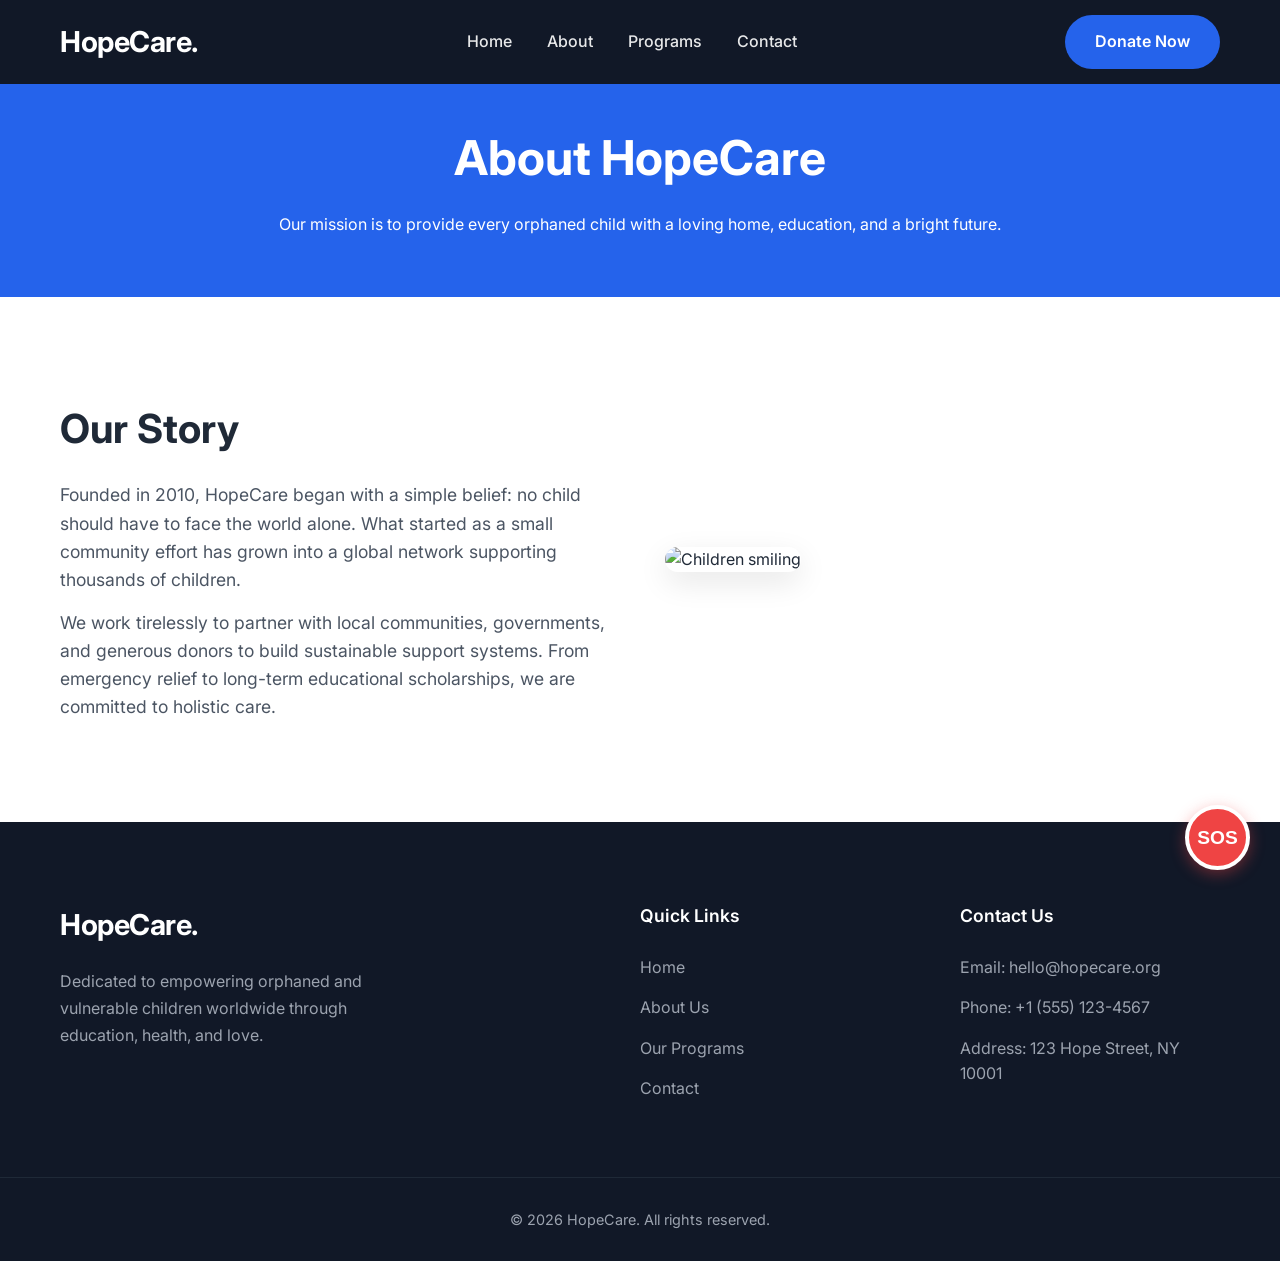
==== about.html @ 55dd601a "feat: Implement HopeCare website structure and styling Introduces the core HTML structure, CSS styli" ====
<!DOCTYPE html>
<html lang="en">
<head>
    <meta charset="UTF-8">
    <meta name="viewport" content="width=device-width, initial-scale=1.0">
    <title>About Us - HopeCare</title>
    <link rel="stylesheet" href="/src/index.css">
    <link href="https://fonts.googleapis.com/css2?family=Inter:wght@300;400;500;600;700&display=swap" rel="stylesheet">
</head>
<body>
    <header class="header solid">
        <div class="container header-content">
            <a href="index.html" class="logo">HopeCare.</a>
            <nav class="nav">
                <ul class="nav-list">
                    <li><a href="index.html">Home</a></li>
                    <li><a href="about.html">About</a></li>
                    <li><a href="programs.html">Programs</a></li>
                    <li><a href="contact.html">Contact</a></li>
                </ul>
            </nav>
            <a href="index.html#donate" class="btn btn-primary">Donate Now</a>
        </div>
    </header>

    <section class="inner-hero">
        <div class="container">
            <h1>About HopeCare</h1>
            <p>Our mission is to provide every orphaned child with a loving home, education, and a bright future.</p>
        </div>
    </section>

    <section class="section">
        <div class="container">
            <div style="display: grid; grid-template-columns: repeat(auto-fit, minmax(300px, 1fr)); gap: 50px; align-items: center;">
                <div>
                    <h2 style="font-size: 2.5rem; margin-bottom: 20px;">Our Story</h2>
                    <p style="margin-bottom: 15px; color: var(--text-muted); font-size: 1.1rem;">Founded in 2010, HopeCare began with a simple belief: no child should have to face the world alone. What started as a small community effort has grown into a global network supporting thousands of children.</p>
                    <p style="color: var(--text-muted); font-size: 1.1rem;">We work tirelessly to partner with local communities, governments, and generous donors to build sustainable support systems. From emergency relief to long-term educational scholarships, we are committed to holistic care.</p>
                </div>
                <div>
                    <img src="https://images.unsplash.com/photo-1488521787991-ed7bbaae773c?auto=format&fit=crop&w=800&q=80" alt="Children smiling" style="width: 100%; border-radius: 16px; box-shadow: 0 10px 30px rgba(0,0,0,0.1);">
                </div>
            </div>
        </div>
    </section>

    <footer class="footer">
        <div class="container footer-grid">
            <div class="footer-about">
                <a href="index.html" class="logo">HopeCare.</a>
                <p>Dedicated to empowering orphaned and vulnerable children worldwide through education, health, and love.</p>
            </div>
            <div class="footer-links">
                <h4>Quick Links</h4>
                <ul>
                    <li><a href="index.html">Home</a></li>
                    <li><a href="about.html">About Us</a></li>
                    <li><a href="programs.html">Our Programs</a></li>
                    <li><a href="contact.html">Contact</a></li>
                </ul>
            </div>
            <div class="footer-contact">
                <h4>Contact Us</h4>
                <p>Email: hello@hopecare.org</p>
                <p>Phone: +1 (555) 123-4567</p>
                <p>Address: 123 Hope Street, NY 10001</p>
            </div>
        </div>
        <div class="footer-bottom">
            <p>&copy; 2026 HopeCare. All rights reserved.</p>
        </div>
    </footer>

    <!-- SOS Feature -->
    <button class="sos-btn" onclick="toggleSOS()">SOS</button>
    <div class="sos-modal" id="sosModal">
        <div class="sos-content">
            <span class="sos-close" onclick="toggleSOS()">&times;</span>
            <h2>Emergency SOS</h2>
            <p>If a child is in immediate danger, please contact local authorities immediately or use our emergency hotlines.</p>
            <div class="sos-actions">
                <a href="tel:911" class="btn btn-danger btn-large">Call Local Emergency (911)</a>
                <a href="tel:+18001234567" class="btn btn-primary btn-large">Call HopeCare Hotline</a>
                <button class="btn btn-outline" onclick="toggleSOS()">Cancel</button>
            </div>
        </div>
    </div>
    <script>
        function toggleSOS() {
            const modal = document.getElementById('sosModal');
            modal.classList.toggle('active');
        }
    </script>
</body>
</html>
---- src/index.css ----
:root {
    --primary-color: #2563eb;
    --primary-hover: #1d4ed8;
    --secondary-color: #ffffff;
    --text-main: #1f2937;
    --text-muted: #4b5563;
    --bg-light: #f3f4f6;
    --bg-white: #ffffff;
    --transition: all 0.3s ease;
}

* {
    margin: 0;
    padding: 0;
    box-sizing: border-box;
}

body {
    font-family: 'Inter', sans-serif;
    color: var(--text-main);
    line-height: 1.6;
    background-color: var(--bg-white);
    overflow-x: hidden;
}

a {
    text-decoration: none;
    color: inherit;
}

ul {
    list-style: none;
}

.container {
    width: 100%;
    max-width: 1200px;
    margin: 0 auto;
    padding: 0 20px;
}

.section {
    padding: 100px 0;
}

.section-header {
    text-align: center;
    margin-bottom: 60px;
}

.section-header h2 {
    font-size: 2.5rem;
    color: var(--text-main);
    margin-bottom: 15px;
    font-weight: 700;
    letter-spacing: -0.5px;
}

.section-header p {
    font-size: 1.1rem;
    color: var(--text-muted);
    max-width: 600px;
    margin: 0 auto;
}

/* Buttons */
.btn {
    display: inline-block;
    padding: 12px 28px;
    border-radius: 50px;
    font-weight: 600;
    text-align: center;
    cursor: pointer;
    transition: var(--transition);
    border: 2px solid transparent;
}

.btn-primary {
    background-color: var(--primary-color);
    color: white;
}

.btn-primary:hover {
    background-color: var(--primary-hover);
    transform: translateY(-2px);
    box-shadow: 0 4px 15px rgba(37, 99, 235, 0.3);
}

.btn-secondary {
    background-color: transparent;
    color: white;
    border-color: white;
}

.btn-secondary:hover {
    background-color: white;
    color: var(--text-main);
    transform: translateY(-2px);
}

.btn-large {
    padding: 16px 36px;
    font-size: 1.1rem;
}

/* Header */
.header {
    position: absolute;
    top: 0;
    left: 0;
    width: 100%;
    z-index: 100;
    padding: 25px 0;
    background: linear-gradient(to bottom, rgba(0,0,0,0.7) 0%, rgba(0,0,0,0) 100%);
}

.header-content {
    display: flex;
    justify-content: space-between;
    align-items: center;
}

.logo {
    font-size: 1.8rem;
    font-weight: 700;
    color: white;
    letter-spacing: -0.5px;
}

.nav-list {
    display: flex;
    gap: 35px;
}

.nav-list a {
    color: white;
    font-weight: 500;
    font-size: 1rem;
    transition: var(--transition);
    opacity: 0.9;
}

.nav-list a:hover {
    color: #93c5fd;
    opacity: 1;
}

/* Hero */
.hero {
    position: relative;
    height: 100vh;
    min-height: 600px;
    display: flex;
    align-items: center;
    background-image: url('https://images.unsplash.com/photo-1488521787991-ed7bbaae773c?auto=format&fit=crop&w=1920&q=80');
    background-size: cover;
    background-position: center;
}

.hero-overlay {
    position: absolute;
    top: 0;
    left: 0;
    width: 100%;
    height: 100%;
    background-color: rgba(0, 0, 0, 0.55);
}

.hero-content {
    position: relative;
    z-index: 1;
    text-align: center;
    color: white;
    max-width: 800px;
    margin: 0 auto;
}

.hero h1 {
    font-size: 4.5rem;
    font-weight: 700;
    line-height: 1.1;
    margin-bottom: 24px;
    letter-spacing: -1px;
}

.hero p {
    font-size: 1.25rem;
    margin-bottom: 40px;
    opacity: 0.9;
    font-weight: 300;
}

.hero-buttons {
    display: flex;
    gap: 20px;
    justify-content: center;
}

/* Stats */
.stats {
    background-color: var(--primary-color);
    color: white;
    padding: 70px 0;
}

.stats-grid {
    display: grid;
    grid-template-columns: repeat(3, 1fr);
    gap: 30px;
    text-align: center;
}

.stat-item h3 {
    font-size: 3.5rem;
    font-weight: 700;
    margin-bottom: 5px;
    letter-spacing: -1px;
}

.stat-item p {
    font-size: 1.1rem;
    opacity: 0.9;
    font-weight: 500;
}

/* Programs */
.programs {
    background-color: var(--bg-light);
}

.programs-grid {
    display: grid;
    grid-template-columns: repeat(auto-fit, minmax(320px, 1fr));
    gap: 30px;
}

.program-card {
    background: white;
    border-radius: 16px;
    overflow: hidden;
    box-shadow: 0 4px 20px rgba(0, 0, 0, 0.04);
    transition: var(--transition);
}

.program-card:hover {
    transform: translateY(-8px);
    box-shadow: 0 15px 30px rgba(0, 0, 0, 0.1);
}

.program-card img {
    width: 100%;
    height: 260px;
    object-fit: cover;
}

.program-content {
    padding: 35px;
}

.program-content h3 {
    font-size: 1.5rem;
    margin-bottom: 15px;
    color: var(--text-main);
    font-weight: 600;
}

.program-content p {
    color: var(--text-muted);
    margin-bottom: 0;
    font-size: 1.05rem;
}

/* CTA */
.cta {
    background: linear-gradient(rgba(37, 99, 235, 0.9), rgba(37, 99, 235, 0.9)), url('https://images.unsplash.com/photo-1511632765486-a01980e01a18?auto=format&fit=crop&w=1920&q=80');
    background-size: cover;
    background-position: center;
    background-attachment: fixed;
    color: white;
    text-align: center;
    padding: 120px 0;
}

.cta-content {
    max-width: 700px;
    margin: 0 auto;
}

.cta h2 {
    font-size: 3rem;
    margin-bottom: 20px;
    font-weight: 700;
    letter-spacing: -0.5px;
}

.cta p {
    font-size: 1.2rem;
    margin-bottom: 40px;
    opacity: 0.9;
    font-weight: 300;
}

/* Footer */
.footer {
    background-color: #111827;
    color: #9ca3af;
    padding: 80px 0 30px;
}

.footer-grid {
    display: grid;
    grid-template-columns: 2fr 1fr 1fr;
    gap: 60px;
    margin-bottom: 60px;
}

.footer-about .logo {
    display: inline-block;
    margin-bottom: 20px;
    color: white;
}

.footer-about p {
    max-width: 350px;
    line-height: 1.7;
}

.footer h4 {
    color: white;
    font-size: 1.1rem;
    margin-bottom: 25px;
    font-weight: 600;
}

.footer-links ul li {
    margin-bottom: 15px;
}

.footer-links a {
    transition: var(--transition);
}

.footer-links a:hover {
    color: white;
}

.footer-contact p {
    margin-bottom: 15px;
}

.footer-bottom {
    text-align: center;
    padding-top: 30px;
    border-top: 1px solid #1f2937;
    font-size: 0.9rem;
}

/* Responsive */
@media (max-width: 1024px) {
    .hero h1 {
        font-size: 3.5rem;
    }
}

@media (max-width: 768px) {
    .header {
        padding: 20px 0;
        background: rgba(0,0,0,0.8);
    }
    .header-content {
        flex-direction: column;
        gap: 20px;
    }
    .nav-list {
        flex-wrap: wrap;
        justify-content: center;
        gap: 20px;
    }
    .hero h1 {
        font-size: 2.5rem;
    }
    .hero p {
        font-size: 1.1rem;
    }
    .hero-buttons {
        flex-direction: column;
        gap: 15px;
    }
    .stats-grid {
        grid-template-columns: 1fr;
        gap: 40px;
    }
    .section-header h2 {
        font-size: 2rem;
    }
    .cta h2 {
        font-size: 2.2rem;
    }
    .footer-grid {
        grid-template-columns: 1fr;
        gap: 40px;
        text-align: center;
    }
    .footer-about p {
        margin: 0 auto;
    }
}

/* Inner Pages */
.header.solid {
    background: #111827;
    padding: 15px 0;
    position: fixed;
}
.inner-hero {
    padding-top: 120px;
    padding-bottom: 60px;
    background: var(--primary-color);
    color: white;
    text-align: center;
}
.inner-hero h1 {
    font-size: 3rem;
    margin-bottom: 15px;
}

/* SOS Feature */
.sos-btn {
    position: fixed;
    bottom: 30px;
    right: 30px;
    background-color: #ef4444;
    color: white;
    width: 65px;
    height: 65px;
    border-radius: 50%;
    display: flex;
    align-items: center;
    justify-content: center;
    font-weight: 800;
    font-size: 1.2rem;
    box-shadow: 0 4px 15px rgba(239, 68, 68, 0.4);
    z-index: 1000;
    cursor: pointer;
    animation: pulse 2s infinite;
    border: 4px solid white;
}
@keyframes pulse {
    0% { box-shadow: 0 0 0 0 rgba(239, 68, 68, 0.7); }
    70% { box-shadow: 0 0 0 15px rgba(239, 68, 68, 0); }
    100% { box-shadow: 0 0 0 0 rgba(239, 68, 68, 0); }
}
.sos-modal {
    display: none;
    position: fixed;
    inset: 0;
    background: rgba(0,0,0,0.85);
    z-index: 1001;
    align-items: center;
    justify-content: center;
    padding: 20px;
}
.sos-modal.active {
    display: flex;
}
.sos-content {
    background: white;
    padding: 40px;
    border-radius: 16px;
    max-width: 500px;
    width: 100%;
    text-align: center;
    position: relative;
}
.sos-content h2 {
    color: #ef4444;
    font-size: 2rem;
    margin-bottom: 15px;
}
.sos-content p {
    margin-bottom: 25px;
    color: var(--text-muted);
}
.sos-close {
    position: absolute;
    top: 15px;
    right: 20px;
    font-size: 1.5rem;
    cursor: pointer;
    color: var(--text-muted);
}
.sos-actions {
    display: flex;
    flex-direction: column;
    gap: 15px;
}
.btn-danger {
    background-color: #ef4444;
    color: white;
}
.btn-danger:hover {
    background-color: #dc2626;
}
.btn-outline {
    background-color: transparent;
    border: 2px solid var(--text-muted);
    color: var(--text-main);
}

/* Forms */
.form-group {
    margin-bottom: 20px;
    text-align: left;
}
.form-group label {
    display: block;
    margin-bottom: 8px;
    font-weight: 500;
}
.form-control {
    width: 100%;
    padding: 12px 15px;
    border: 1px solid #d1d5db;
    border-radius: 8px;
    font-family: inherit;
    font-size: 1rem;
}
textarea.form-control {
    resize: vertical;
    min-height: 120px;
}
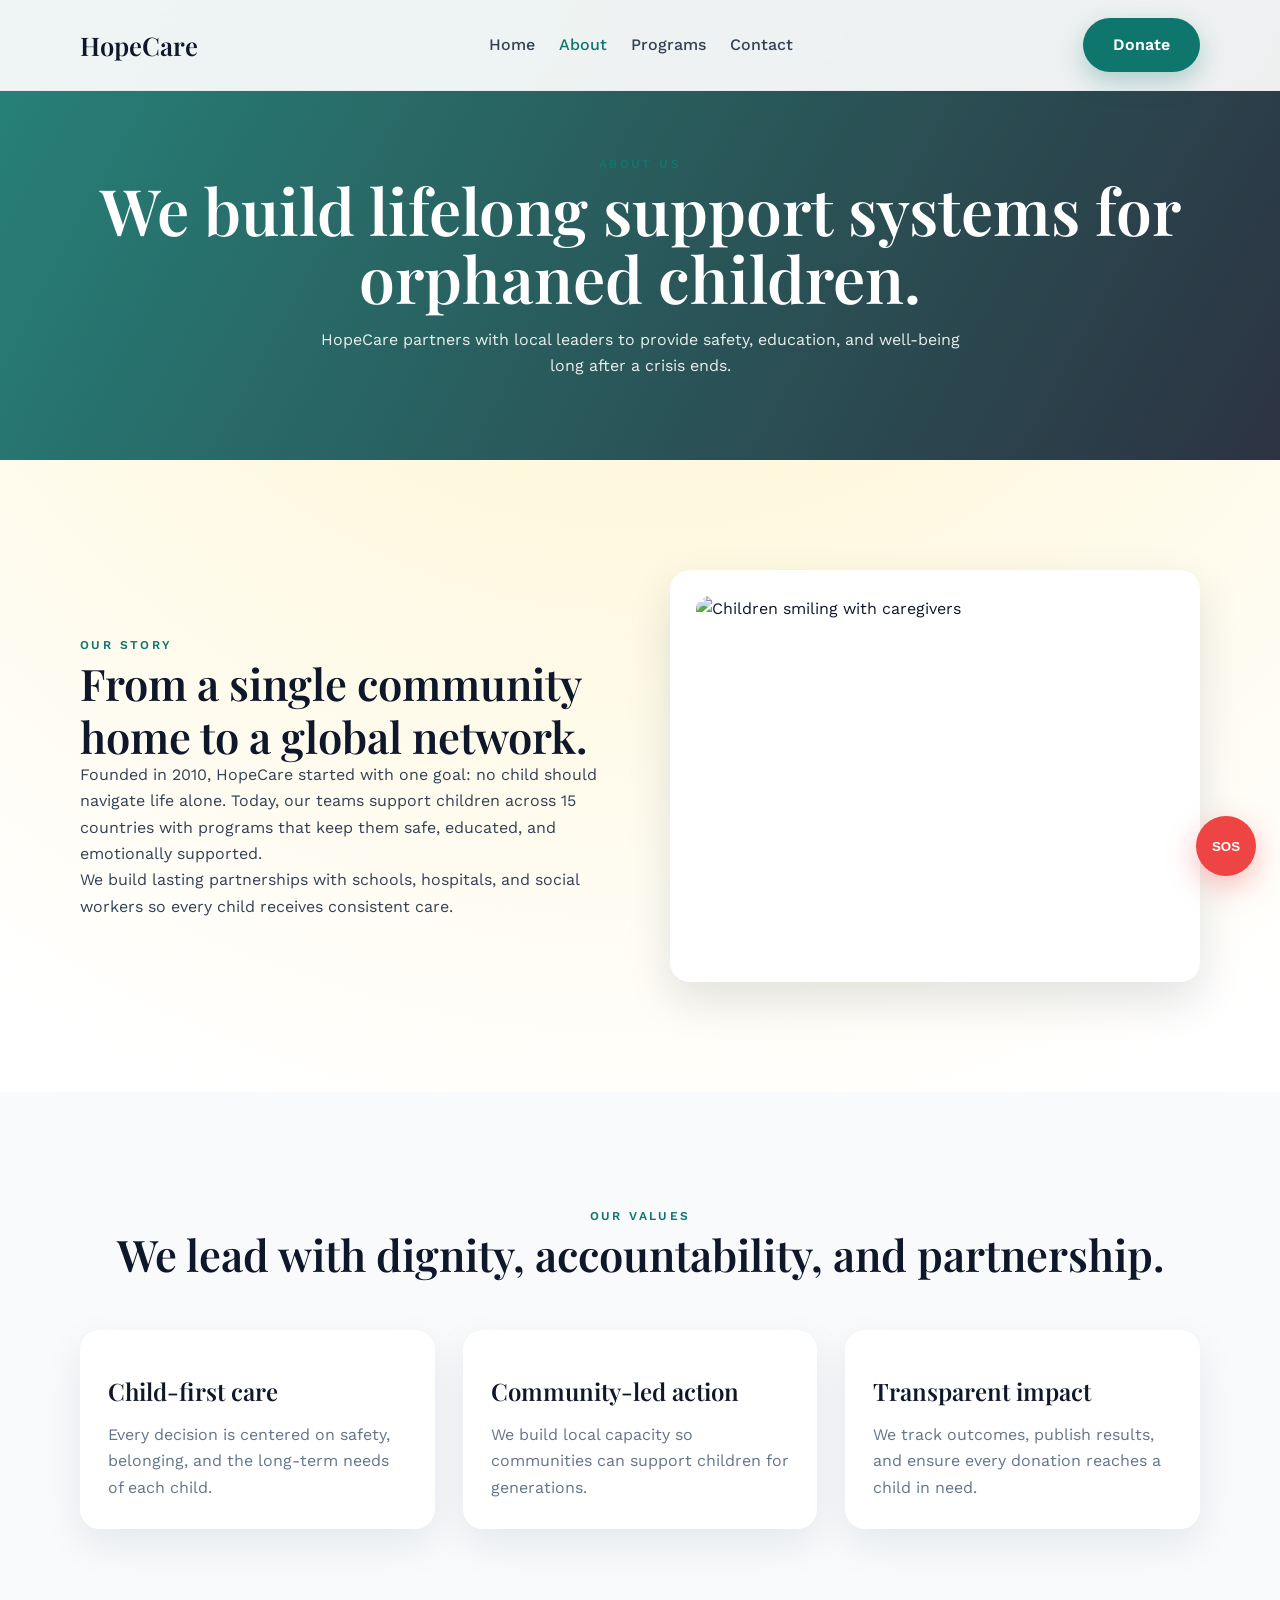
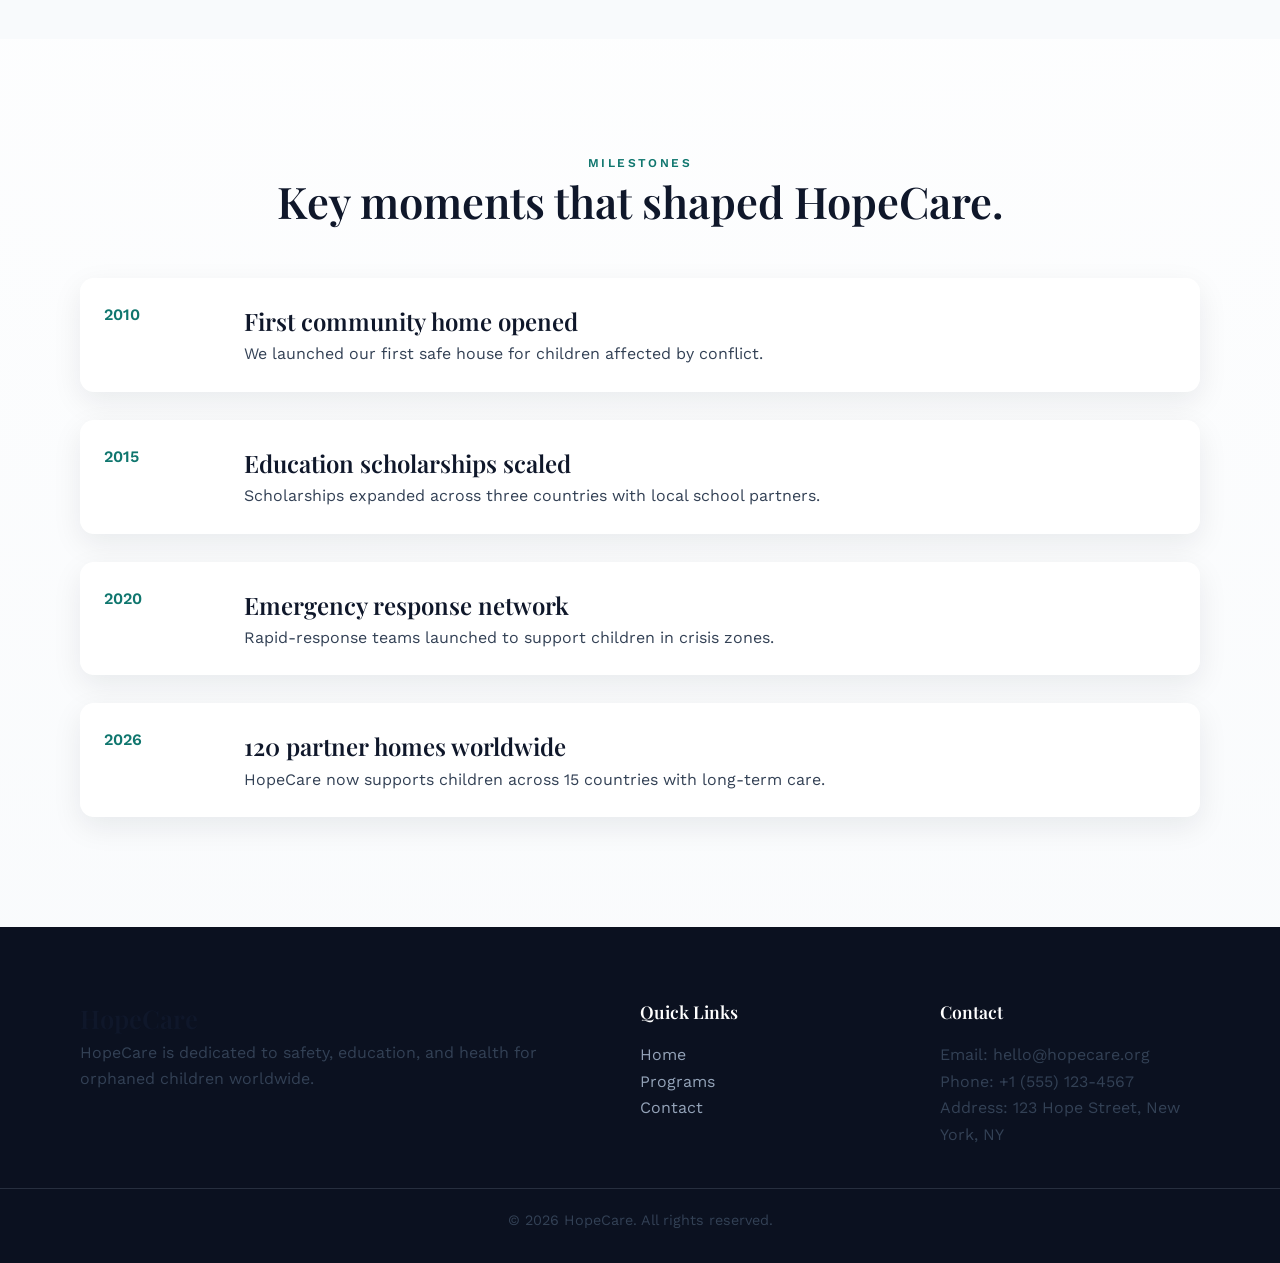
==== commit 1c8a3278: "The prject is ready" ====
--- a/about.html
+++ b/about.html
@@ -3,68 +3,134 @@
 <head>
     <meta charset="UTF-8">
     <meta name="viewport" content="width=device-width, initial-scale=1.0">
-    <title>About Us - HopeCare</title>
-    <link rel="stylesheet" href="/src/index.css">
-    <link href="https://fonts.googleapis.com/css2?family=Inter:wght@300;400;500;600;700&display=swap" rel="stylesheet">
+    <meta name="description" content="Learn about HopeCare and our commitment to orphaned children.">
+    <title>About HopeCare</title>
+    <link rel="stylesheet" href="css/style.css">
+    <link rel="preconnect" href="https://fonts.googleapis.com">
+    <link rel="preconnect" href="https://fonts.gstatic.com" crossorigin>
+    <link href="https://fonts.googleapis.com/css2?family=Playfair+Display:wght@400;600;700&family=Work+Sans:wght@300;400;500;600&display=swap" rel="stylesheet">
 </head>
 <body>
-    <header class="header solid">
-        <div class="container header-content">
-            <a href="index.html" class="logo">HopeCare.</a>
-            <nav class="nav">
+    <header class="header">
+        <div class="container">
+            <a class="logo" href="index.html">HopeCare</a>
+            <nav aria-label="Main">
                 <ul class="nav-list">
                     <li><a href="index.html">Home</a></li>
-                    <li><a href="about.html">About</a></li>
+                    <li><a class="active" href="about.html">About</a></li>
                     <li><a href="programs.html">Programs</a></li>
-                    <li><a href="contact.html">Contact</a></li>
+                    <li><a href="contact.php">Contact</a></li>
                 </ul>
             </nav>
-            <a href="index.html#donate" class="btn btn-primary">Donate Now</a>
+            <a class="btn btn-primary" href="index.html#donate">Donate</a>
         </div>
     </header>
 
-    <section class="inner-hero">
-        <div class="container">
-            <h1>About HopeCare</h1>
-            <p>Our mission is to provide every orphaned child with a loving home, education, and a bright future.</p>
-        </div>
-    </section>
+    <main>
+        <section class="page-hero">
+            <div class="container">
+                <span class="eyebrow">About Us</span>
+                <h1>We build lifelong support systems for orphaned children.</h1>
+                <p>HopeCare partners with local leaders to provide safety, education, and well-being long after a crisis ends.</p>
+            </div>
+        </section>
 
-    <section class="section">
-        <div class="container">
-            <div style="display: grid; grid-template-columns: repeat(auto-fit, minmax(300px, 1fr)); gap: 50px; align-items: center;">
-                <div>
-                    <h2 style="font-size: 2.5rem; margin-bottom: 20px;">Our Story</h2>
-                    <p style="margin-bottom: 15px; color: var(--text-muted); font-size: 1.1rem;">Founded in 2010, HopeCare began with a simple belief: no child should have to face the world alone. What started as a small community effort has grown into a global network supporting thousands of children.</p>
-                    <p style="color: var(--text-muted); font-size: 1.1rem;">We work tirelessly to partner with local communities, governments, and generous donors to build sustainable support systems. From emergency relief to long-term educational scholarships, we are committed to holistic care.</p>
+        <section class="section">
+            <div class="container hero-grid">
+                <div class="reveal">
+                    <span class="eyebrow">Our Story</span>
+                    <h2>From a single community home to a global network.</h2>
+                    <p>Founded in 2010, HopeCare started with one goal: no child should navigate life alone. Today, our teams support children across 15 countries with programs that keep them safe, educated, and emotionally supported.</p>
+                    <p>We build lasting partnerships with schools, hospitals, and social workers so every child receives consistent care.</p>
                 </div>
-                <div>
-                    <img src="https://images.unsplash.com/photo-1488521787991-ed7bbaae773c?auto=format&fit=crop&w=800&q=80" alt="Children smiling" style="width: 100%; border-radius: 16px; box-shadow: 0 10px 30px rgba(0,0,0,0.1);">
+                <div class="hero-card reveal">
+                    <img src="https://images.unsplash.com/photo-1488521787991-ed7bbaae773c?auto=format&fit=crop&w=900&q=80" alt="Children smiling with caregivers">
                 </div>
             </div>
-        </div>
-    </section>
+        </section>
+
+        <section class="section section-muted">
+            <div class="container">
+                <div class="section-title">
+                    <span class="eyebrow">Our Values</span>
+                    <h2>We lead with dignity, accountability, and partnership.</h2>
+                </div>
+                <div class="grid-3 stagger">
+                    <div class="card">
+                        <h3>Child-first care</h3>
+                        <p>Every decision is centered on safety, belonging, and the long-term needs of each child.</p>
+                    </div>
+                    <div class="card">
+                        <h3>Community-led action</h3>
+                        <p>We build local capacity so communities can support children for generations.</p>
+                    </div>
+                    <div class="card">
+                        <h3>Transparent impact</h3>
+                        <p>We track outcomes, publish results, and ensure every donation reaches a child in need.</p>
+                    </div>
+                </div>
+            </div>
+        </section>
+
+        <section class="section">
+            <div class="container">
+                <div class="section-title">
+                    <span class="eyebrow">Milestones</span>
+                    <h2>Key moments that shaped HopeCare.</h2>
+                </div>
+                <div class="timeline">
+                    <div class="timeline-item reveal">
+                        <span>2010</span>
+                        <div>
+                            <h3>First community home opened</h3>
+                            <p>We launched our first safe house for children affected by conflict.</p>
+                        </div>
+                    </div>
+                    <div class="timeline-item reveal">
+                        <span>2015</span>
+                        <div>
+                            <h3>Education scholarships scaled</h3>
+                            <p>Scholarships expanded across three countries with local school partners.</p>
+                        </div>
+                    </div>
+                    <div class="timeline-item reveal">
+                        <span>2020</span>
+                        <div>
+                            <h3>Emergency response network</h3>
+                            <p>Rapid-response teams launched to support children in crisis zones.</p>
+                        </div>
+                    </div>
+                    <div class="timeline-item reveal">
+                        <span>2026</span>
+                        <div>
+                            <h3>120 partner homes worldwide</h3>
+                            <p>HopeCare now supports children across 15 countries with long-term care.</p>
+                        </div>
+                    </div>
+                </div>
+            </div>
+        </section>
+    </main>
 
     <footer class="footer">
         <div class="container footer-grid">
-            <div class="footer-about">
-                <a href="index.html" class="logo">HopeCare.</a>
-                <p>Dedicated to empowering orphaned and vulnerable children worldwide through education, health, and love.</p>
+            <div>
+                <a class="logo" href="index.html">HopeCare</a>
+                <p>HopeCare is dedicated to safety, education, and health for orphaned children worldwide.</p>
             </div>
-            <div class="footer-links">
+            <div>
                 <h4>Quick Links</h4>
                 <ul>
                     <li><a href="index.html">Home</a></li>
-                    <li><a href="about.html">About Us</a></li>
-                    <li><a href="programs.html">Our Programs</a></li>
-                    <li><a href="contact.html">Contact</a></li>
+                    <li><a href="programs.html">Programs</a></li>
+                    <li><a href="contact.php">Contact</a></li>
                 </ul>
             </div>
-            <div class="footer-contact">
-                <h4>Contact Us</h4>
+            <div>
+                <h4>Contact</h4>
                 <p>Email: hello@hopecare.org</p>
                 <p>Phone: +1 (555) 123-4567</p>
-                <p>Address: 123 Hope Street, NY 10001</p>
+                <p>Address: 123 Hope Street, New York, NY</p>
             </div>
         </div>
         <div class="footer-bottom">
@@ -72,24 +138,25 @@
         </div>
     </footer>
 
-    <!-- SOS Feature -->
-    <button class="sos-btn" onclick="toggleSOS()">SOS</button>
-    <div class="sos-modal" id="sosModal">
+    <button class="sos-btn" type="button" aria-controls="sosModal" onclick="toggleSOS()">SOS</button>
+    <div class="sos-modal" id="sosModal" role="dialog" aria-modal="true" aria-hidden="true">
         <div class="sos-content">
-            <span class="sos-close" onclick="toggleSOS()">&times;</span>
+            <button class="sos-close" type="button" aria-label="Close" onclick="toggleSOS()">&times;</button>
             <h2>Emergency SOS</h2>
-            <p>If a child is in immediate danger, please contact local authorities immediately or use our emergency hotlines.</p>
+            <p>If a child is in immediate danger, contact local authorities immediately or call our emergency response line.</p>
             <div class="sos-actions">
-                <a href="tel:911" class="btn btn-danger btn-large">Call Local Emergency (911)</a>
-                <a href="tel:+18001234567" class="btn btn-primary btn-large">Call HopeCare Hotline</a>
-                <button class="btn btn-outline" onclick="toggleSOS()">Cancel</button>
+                <a class="btn btn-primary" href="tel:+18001234567">Call HopeCare Hotline</a>
+                <a class="btn btn-ghost" href="tel:911">Call Local Emergency (911)</a>
+                <button class="btn btn-outline" type="button" onclick="toggleSOS()">Cancel</button>
             </div>
         </div>
     </div>
+
     <script>
         function toggleSOS() {
-            const modal = document.getElementById('sosModal');
-            modal.classList.toggle('active');
+            const modal = document.getElementById("sosModal");
+            const isOpen = modal.classList.toggle("active");
+            modal.setAttribute("aria-hidden", String(!isOpen));
         }
     </script>
 </body>
--- a/css/style.css
+++ b/css/style.css
@@ -0,0 +1,587 @@
+:root {
+    --ink: #0f172a;
+    --ink-soft: #334155;
+    --muted: #64748b;
+    --primary: #0f766e;
+    --primary-dark: #0f5e59;
+    --accent: #f59e0b;
+    --surface: #ffffff;
+    --surface-muted: #f8fafc;
+    --border: #e2e8f0;
+    --shadow: 0 18px 45px rgba(15, 23, 42, 0.12);
+    --radius-lg: 20px;
+    --radius-md: 14px;
+    --transition: 0.25s ease;
+}
+
+* {
+    margin: 0;
+    padding: 0;
+    box-sizing: border-box;
+}
+
+body {
+    font-family: "Work Sans", sans-serif;
+    color: var(--ink);
+    background: radial-gradient(circle at top, #fef3c7 0%, #fff 40%, #f8fafc 100%);
+    line-height: 1.65;
+}
+
+a {
+    color: inherit;
+    text-decoration: none;
+}
+
+img {
+    max-width: 100%;
+    display: block;
+}
+
+ul {
+    list-style: none;
+}
+
+.container {
+    width: 100%;
+    max-width: 1160px;
+    margin: 0 auto;
+    padding: 0 20px;
+}
+
+.section {
+    padding: 110px 0;
+}
+
+.section-muted {
+    background: var(--surface-muted);
+}
+
+.eyebrow {
+    text-transform: uppercase;
+    letter-spacing: 0.2em;
+    font-size: 0.75rem;
+    font-weight: 600;
+    color: var(--primary);
+}
+
+h1, h2, h3, h4 {
+    font-family: "Playfair Display", serif;
+    font-weight: 600;
+    color: var(--ink);
+}
+
+h1 {
+    font-size: clamp(2.8rem, 5vw, 4.3rem);
+    line-height: 1.05;
+}
+
+h2 {
+    font-size: clamp(2rem, 3.4vw, 3rem);
+    line-height: 1.2;
+}
+
+h3 {
+    font-size: 1.5rem;
+}
+
+p {
+    color: var(--ink-soft);
+}
+
+.btn {
+    display: inline-flex;
+    align-items: center;
+    justify-content: center;
+    padding: 12px 28px;
+    border-radius: 999px;
+    border: 2px solid transparent;
+    font-weight: 600;
+    transition: var(--transition);
+    cursor: pointer;
+}
+
+.btn-primary {
+    background: var(--primary);
+    color: #fff;
+    box-shadow: 0 10px 25px rgba(15, 118, 110, 0.28);
+}
+
+.btn-primary:hover {
+    transform: translateY(-2px);
+    background: var(--primary-dark);
+}
+
+.btn-outline {
+    border-color: var(--primary);
+    color: var(--primary);
+    background: transparent;
+}
+
+.btn-outline:hover {
+    background: var(--primary);
+    color: #fff;
+}
+
+.btn-ghost {
+    border-color: var(--border);
+    color: var(--ink);
+    background: #fff;
+}
+
+.btn-ghost:hover {
+    border-color: var(--primary);
+    color: var(--primary);
+}
+
+.header {
+    position: fixed;
+    top: 0;
+    left: 0;
+    width: 100%;
+    z-index: 1000;
+    background: rgba(255, 255, 255, 0.92);
+    border-bottom: 1px solid rgba(226, 232, 240, 0.6);
+    backdrop-filter: blur(12px);
+}
+
+.header .container {
+    display: flex;
+    align-items: center;
+    justify-content: space-between;
+    padding: 18px 20px;
+}
+
+.logo {
+    font-family: "Playfair Display", serif;
+    font-size: 1.6rem;
+    font-weight: 600;
+    color: var(--ink);
+}
+
+.nav-list {
+    display: flex;
+    gap: 24px;
+    align-items: center;
+    font-weight: 500;
+}
+
+.nav-list a {
+    color: var(--ink-soft);
+    transition: var(--transition);
+}
+
+.nav-list a.active,
+.nav-list a:hover {
+    color: var(--primary);
+}
+
+.hero {
+    padding: 160px 0 120px;
+    position: relative;
+    overflow: hidden;
+}
+
+.hero::before {
+    content: "";
+    position: absolute;
+    top: -120px;
+    right: -120px;
+    width: 300px;
+    height: 300px;
+    border-radius: 50%;
+    background: rgba(15, 118, 110, 0.08);
+}
+
+.hero-grid {
+    display: grid;
+    grid-template-columns: repeat(auto-fit, minmax(280px, 1fr));
+    gap: 60px;
+    align-items: center;
+}
+
+.hero-card {
+    background: #fff;
+    border-radius: var(--radius-lg);
+    padding: 26px;
+    box-shadow: var(--shadow);
+}
+
+.hero-card img {
+    border-radius: var(--radius-md);
+    object-fit: cover;
+    height: 360px;
+    width: 100%;
+}
+
+.hero-actions {
+    display: flex;
+    flex-wrap: wrap;
+    gap: 16px;
+    margin-top: 28px;
+}
+
+.hero-actions.center {
+    justify-content: center;
+}
+
+.hero-note {
+    margin-top: 20px;
+    font-size: 0.95rem;
+    color: var(--muted);
+}
+
+.impact-strip {
+    margin-top: 60px;
+    background: var(--ink);
+    color: #fff;
+    padding: 36px 30px;
+    border-radius: var(--radius-lg);
+    display: grid;
+    grid-template-columns: repeat(auto-fit, minmax(160px, 1fr));
+    gap: 24px;
+    text-align: center;
+}
+
+.impact-strip h3 {
+    color: #fff;
+    font-size: 2rem;
+}
+
+.impact-strip p {
+    color: rgba(255, 255, 255, 0.7);
+}
+
+.section-title {
+    text-align: center;
+    margin-bottom: 50px;
+}
+
+.section-title p {
+    max-width: 640px;
+    margin: 16px auto 0;
+    color: var(--muted);
+}
+
+.grid-3 {
+    display: grid;
+    grid-template-columns: repeat(auto-fit, minmax(240px, 1fr));
+    gap: 28px;
+}
+
+.card {
+    background: #fff;
+    padding: 28px;
+    border-radius: var(--radius-lg);
+    box-shadow: 0 15px 40px rgba(15, 23, 42, 0.08);
+}
+
+.card h3 {
+    margin: 14px 0 10px;
+}
+
+.card p {
+    color: var(--muted);
+}
+
+.program-card {
+    display: grid;
+    grid-template-columns: 1.2fr 1fr;
+    gap: 24px;
+    align-items: center;
+    background: #fff;
+    border-radius: var(--radius-lg);
+    padding: 26px;
+    box-shadow: 0 12px 30px rgba(15, 23, 42, 0.08);
+}
+
+.program-card img {
+    border-radius: var(--radius-md);
+    height: 240px;
+    object-fit: cover;
+}
+
+.program-card + .program-card {
+    margin-top: 26px;
+}
+
+.tag {
+    display: inline-flex;
+    align-items: center;
+    gap: 8px;
+    padding: 6px 14px;
+    border-radius: 999px;
+    background: rgba(15, 118, 110, 0.12);
+    color: var(--primary);
+    font-size: 0.85rem;
+    font-weight: 600;
+}
+
+.cta {
+    background: linear-gradient(120deg, rgba(15, 118, 110, 0.95), rgba(15, 23, 42, 0.92)),
+        url("https://images.unsplash.com/photo-1524504388940-b1c1722653e1?auto=format&fit=crop&w=1600&q=80") center/cover;
+    color: #fff;
+    text-align: center;
+    padding: 110px 20px;
+    border-radius: var(--radius-lg);
+}
+
+.cta h2,
+.cta p {
+    color: #fff;
+}
+
+.cta p {
+    margin: 16px auto 32px;
+    max-width: 620px;
+    opacity: 0.9;
+}
+
+.cta-actions {
+    display: flex;
+    flex-wrap: wrap;
+    justify-content: center;
+    gap: 16px;
+}
+
+.page-hero {
+    padding: 150px 0 80px;
+    background: linear-gradient(120deg, rgba(15, 118, 110, 0.9), rgba(15, 23, 42, 0.88)),
+        url("https://images.unsplash.com/photo-1488521787991-ed7bbaae773c?auto=format&fit=crop&w=1600&q=80") center/cover;
+    color: #fff;
+    text-align: center;
+}
+
+.page-hero h1,
+.page-hero p {
+    color: #fff;
+}
+
+.page-hero p {
+    margin-top: 16px;
+    max-width: 640px;
+    margin-left: auto;
+    margin-right: auto;
+    opacity: 0.9;
+}
+
+.timeline {
+    display: grid;
+    gap: 28px;
+    margin-top: 40px;
+}
+
+.timeline-item {
+    display: grid;
+    grid-template-columns: 120px 1fr;
+    gap: 20px;
+    padding: 24px;
+    background: #fff;
+    border-radius: var(--radius-md);
+    box-shadow: 0 10px 30px rgba(15, 23, 42, 0.08);
+}
+
+.timeline-item span {
+    font-weight: 600;
+    color: var(--primary);
+}
+
+.contact-grid {
+    display: grid;
+    grid-template-columns: repeat(auto-fit, minmax(280px, 1fr));
+    gap: 32px;
+    align-items: start;
+}
+
+.form-card {
+    background: #fff;
+    padding: 32px;
+    border-radius: var(--radius-lg);
+    box-shadow: 0 18px 45px rgba(15, 23, 42, 0.1);
+}
+
+.form-group {
+    margin-bottom: 18px;
+}
+
+label {
+    display: block;
+    margin-bottom: 8px;
+    font-weight: 600;
+    color: var(--ink);
+}
+
+input,
+select,
+textarea {
+    width: 100%;
+    padding: 12px 14px;
+    border: 1px solid var(--border);
+    border-radius: 10px;
+    font-family: inherit;
+    font-size: 1rem;
+}
+
+textarea {
+    min-height: 130px;
+    resize: vertical;
+}
+
+.notice {
+    padding: 14px 18px;
+    border-radius: 12px;
+    background: rgba(245, 158, 11, 0.15);
+    color: #92400e;
+    margin-bottom: 18px;
+    font-weight: 500;
+}
+
+.footer {
+    background: #0b1120;
+    color: #94a3b8;
+    padding: 70px 0 30px;
+}
+
+.footer-grid {
+    display: grid;
+    grid-template-columns: 2fr 1fr 1fr;
+    gap: 40px;
+    margin-bottom: 40px;
+}
+
+.footer h4 {
+    color: #fff;
+    margin-bottom: 16px;
+    font-size: 1.1rem;
+}
+
+.footer a:hover {
+    color: #fff;
+}
+
+.footer-bottom {
+    border-top: 1px solid rgba(148, 163, 184, 0.2);
+    padding-top: 20px;
+    text-align: center;
+    font-size: 0.9rem;
+}
+
+.sos-btn {
+    position: fixed;
+    bottom: 24px;
+    right: 24px;
+    width: 60px;
+    height: 60px;
+    border-radius: 50%;
+    border: none;
+    background: #ef4444;
+    color: #fff;
+    font-weight: 700;
+    cursor: pointer;
+    box-shadow: 0 10px 30px rgba(239, 68, 68, 0.35);
+    z-index: 2000;
+    animation: pulse 2s infinite;
+}
+
+.sos-modal {
+    position: fixed;
+    inset: 0;
+    background: rgba(15, 23, 42, 0.88);
+    display: none;
+    align-items: center;
+    justify-content: center;
+    padding: 20px;
+    z-index: 2100;
+}
+
+.sos-modal.active {
+    display: flex;
+}
+
+.sos-content {
+    background: #fff;
+    border-radius: var(--radius-lg);
+    padding: 32px;
+    max-width: 520px;
+    text-align: center;
+    position: relative;
+}
+
+.sos-content h2 {
+    color: #ef4444;
+    margin-bottom: 12px;
+}
+
+.sos-close {
+    position: absolute;
+    top: 14px;
+    right: 18px;
+    font-size: 1.4rem;
+    cursor: pointer;
+}
+
+.sos-actions {
+    display: grid;
+    gap: 12px;
+    margin-top: 20px;
+}
+
+@keyframes pulse {
+    0% { box-shadow: 0 0 0 0 rgba(239, 68, 68, 0.7); }
+    70% { box-shadow: 0 0 0 16px rgba(239, 68, 68, 0); }
+    100% { box-shadow: 0 0 0 0 rgba(239, 68, 68, 0); }
+}
+
+.reveal {
+    opacity: 0;
+    transform: translateY(18px);
+    animation: fadeUp 0.9s ease forwards;
+}
+
+.stagger > * {
+    animation: fadeUp 0.9s ease forwards;
+    opacity: 0;
+}
+
+.stagger > *:nth-child(1) { animation-delay: 0.05s; }
+.stagger > *:nth-child(2) { animation-delay: 0.15s; }
+.stagger > *:nth-child(3) { animation-delay: 0.25s; }
+.stagger > *:nth-child(4) { animation-delay: 0.35s; }
+
+@keyframes fadeUp {
+    0% { opacity: 0; transform: translateY(18px); }
+    100% { opacity: 1; transform: translateY(0); }
+}
+
+@media (max-width: 900px) {
+    .header .container {
+        flex-direction: column;
+        gap: 16px;
+    }
+
+    .hero {
+        padding-top: 140px;
+    }
+
+    .program-card {
+        grid-template-columns: 1fr;
+    }
+
+    .timeline-item {
+        grid-template-columns: 1fr;
+    }
+
+    .footer-grid {
+        grid-template-columns: 1fr;
+    }
+}
+
+@media (max-width: 600px) {
+    .nav-list {
+        flex-wrap: wrap;
+        justify-content: center;
+    }
+
+    .impact-strip {
+        text-align: left;
+    }
+}
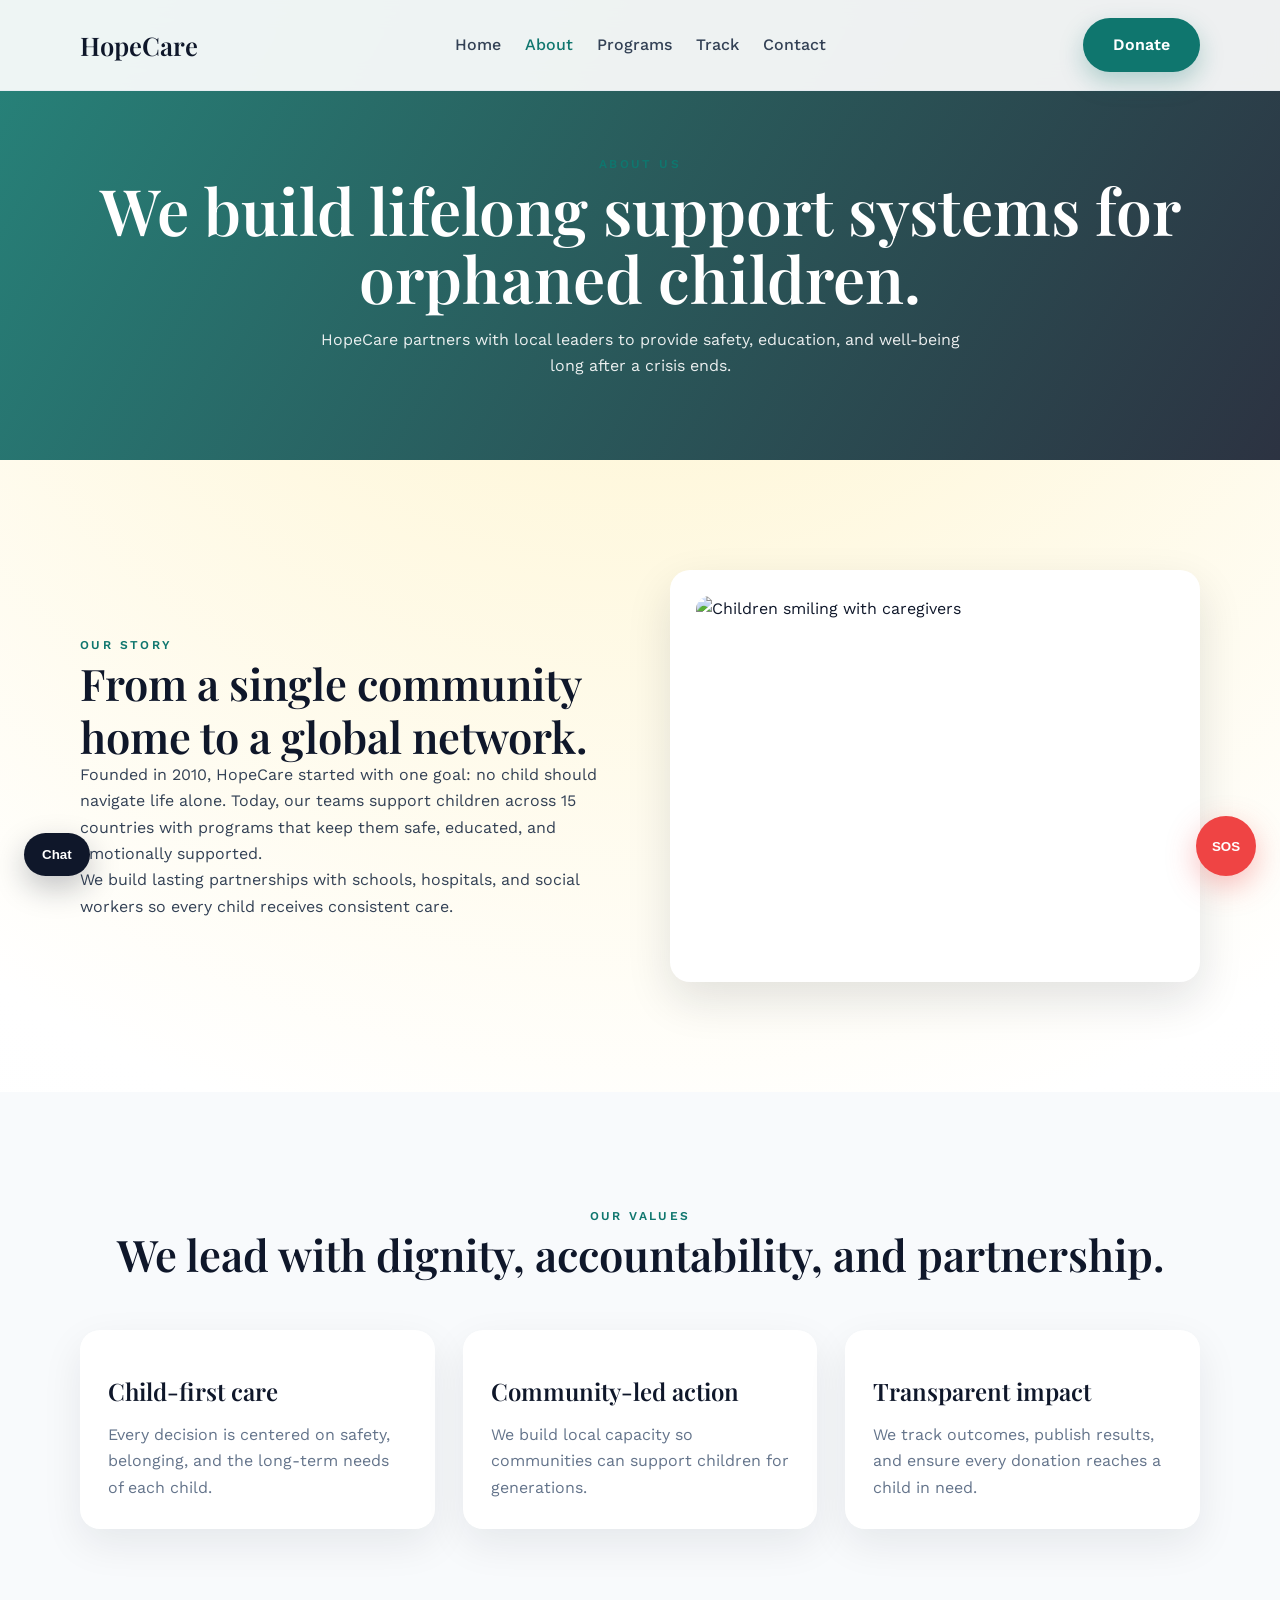
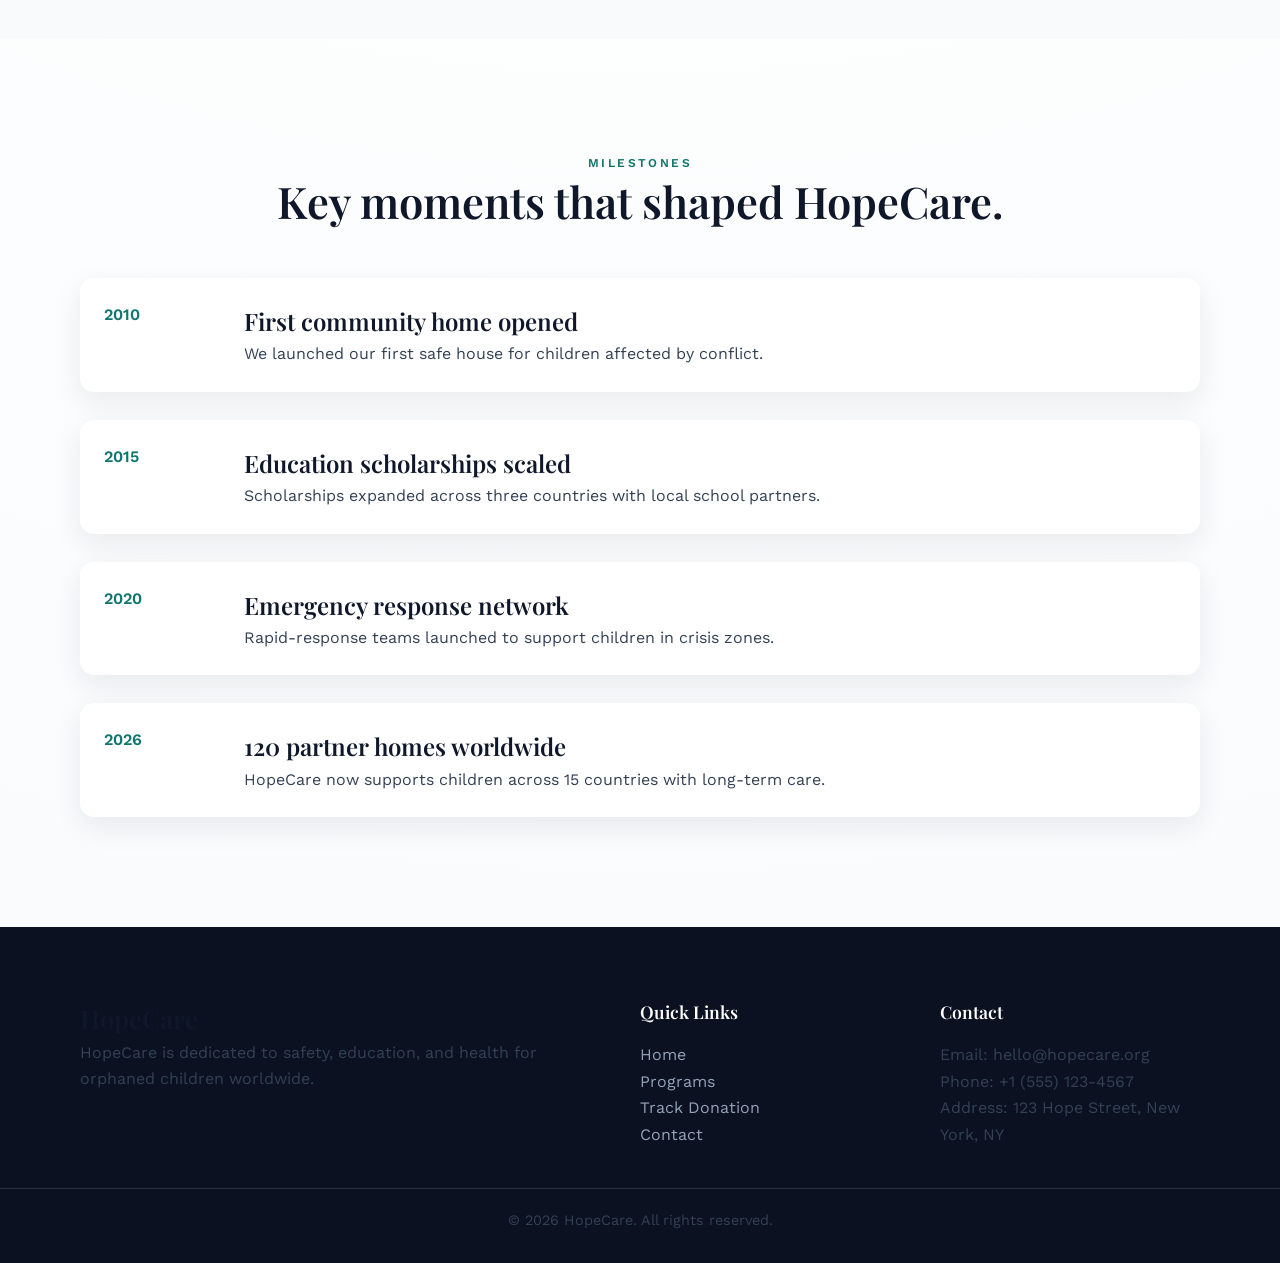
==== commit 316cb9bc: "The project is ready almost" ====
--- a/about.html
+++ b/about.html
@@ -19,10 +19,11 @@
                     <li><a href="index.html">Home</a></li>
                     <li><a class="active" href="about.html">About</a></li>
                     <li><a href="programs.html">Programs</a></li>
+                    <li><a href="donation-track.php">Track</a></li>
                     <li><a href="contact.php">Contact</a></li>
                 </ul>
             </nav>
-            <a class="btn btn-primary" href="index.html#donate">Donate</a>
+            <a class="btn btn-primary" href="donation.php">Donate</a>
         </div>
     </header>
 
@@ -123,6 +124,7 @@
                 <ul>
                     <li><a href="index.html">Home</a></li>
                     <li><a href="programs.html">Programs</a></li>
+                    <li><a href="donation-track.php">Track Donation</a></li>
                     <li><a href="contact.php">Contact</a></li>
                 </ul>
             </div>
@@ -152,6 +154,21 @@
         </div>
     </div>
 
+    <button class="chat-toggle" id="chatToggle" type="button">Chat</button>
+    <div class="chat-panel" id="chatPanel" aria-live="polite">
+        <div class="chat-header">
+            <h4>HopeCare Assistant</h4>
+            <button class="chat-close" id="chatClose" type="button">&times;</button>
+        </div>
+        <div class="chat-body" id="chatMessages">
+            <div class="chat-message bot">Hi! I can share ways to support orphaned children or explain our programs.</div>
+        </div>
+        <form class="chat-form" id="chatForm">
+            <input id="chatInput" type="text" placeholder="Ask about orphan support..." required>
+            <button class="btn btn-primary" type="submit">Send</button>
+        </form>
+    </div>
+
     <script>
         function toggleSOS() {
             const modal = document.getElementById("sosModal");
@@ -159,5 +176,6 @@
             modal.setAttribute("aria-hidden", String(!isOpen));
         }
     </script>
+    <script src="js/chatbot.js"></script>
 </body>
 </html>
--- a/css/style.css
+++ b/css/style.css
@@ -435,6 +435,72 @@
     font-weight: 500;
 }
 
+.inline-link {
+    color: var(--primary);
+    font-weight: 600;
+}
+
+.donation-grid {
+    display: grid;
+    grid-template-columns: repeat(auto-fit, minmax(280px, 1fr));
+    gap: 32px;
+    align-items: start;
+}
+
+.stack-card {
+    display: grid;
+    gap: 20px;
+}
+
+.tracking-card {
+    background: rgba(255, 255, 255, 0.12);
+    border: 1px solid rgba(255, 255, 255, 0.4);
+    border-radius: var(--radius-lg);
+    padding: 22px 24px;
+    margin: 24px auto 0;
+    max-width: 420px;
+}
+
+.tracking-label {
+    text-transform: uppercase;
+    letter-spacing: 0.16em;
+    font-size: 0.7rem;
+    color: rgba(255, 255, 255, 0.8);
+}
+
+.status-list {
+    display: grid;
+    gap: 12px;
+    margin-top: 16px;
+    color: var(--muted);
+}
+
+.status-pill {
+    display: inline-flex;
+    align-items: center;
+    justify-content: center;
+    padding: 6px 14px;
+    border-radius: 999px;
+    font-weight: 600;
+    font-size: 0.85rem;
+    text-transform: capitalize;
+}
+
+.status-pill.pending {
+    background: rgba(245, 158, 11, 0.2);
+    color: #92400e;
+}
+
+.status-pill.confirmed {
+    background: rgba(14, 116, 144, 0.18);
+    color: #0e7490;
+}
+
+.status-pill.delivered {
+    background: rgba(22, 163, 74, 0.18);
+    color: #15803d;
+}
+
 .footer {
     background: #0b1120;
     color: #94a3b8;
@@ -525,6 +591,111 @@
     margin-top: 20px;
 }
 
+/* Chatbot */
+.chat-toggle {
+    position: fixed;
+    bottom: 24px;
+    left: 24px;
+    background: var(--ink);
+    color: #fff;
+    border: none;
+    padding: 14px 18px;
+    border-radius: 999px;
+    font-weight: 600;
+    cursor: pointer;
+    box-shadow: 0 12px 30px rgba(15, 23, 42, 0.25);
+    z-index: 2000;
+}
+
+.chat-panel {
+    position: fixed;
+    bottom: 90px;
+    left: 24px;
+    width: min(360px, calc(100vw - 48px));
+    background: #fff;
+    border-radius: 18px;
+    box-shadow: var(--shadow);
+    display: none;
+    flex-direction: column;
+    overflow: hidden;
+    z-index: 2100;
+}
+
+.chat-panel.active {
+    display: flex;
+}
+
+.chat-header {
+    background: var(--ink);
+    color: #fff;
+    padding: 16px;
+    display: flex;
+    align-items: center;
+    justify-content: space-between;
+}
+
+.chat-header h4 {
+    font-size: 1.1rem;
+    font-family: "Work Sans", sans-serif;
+    font-weight: 600;
+}
+
+.chat-close {
+    background: transparent;
+    border: none;
+    color: #fff;
+    font-size: 1.3rem;
+    cursor: pointer;
+}
+
+.chat-body {
+    padding: 16px;
+    background: #f8fafc;
+    height: 320px;
+    overflow-y: auto;
+    display: flex;
+    flex-direction: column;
+    gap: 12px;
+}
+
+.chat-message {
+    padding: 10px 12px;
+    border-radius: 12px;
+    font-size: 0.95rem;
+    line-height: 1.4;
+}
+
+.chat-message.user {
+    align-self: flex-end;
+    background: var(--primary);
+    color: #fff;
+}
+
+.chat-message.bot {
+    align-self: flex-start;
+    background: #fff;
+    border: 1px solid var(--border);
+}
+
+.chat-form {
+    padding: 14px;
+    border-top: 1px solid var(--border);
+    display: flex;
+    gap: 10px;
+    background: #fff;
+}
+
+.chat-form input {
+    flex: 1;
+    border-radius: 999px;
+    padding: 10px 14px;
+}
+
+.chat-form button {
+    border-radius: 999px;
+    padding: 10px 16px;
+}
+
 @keyframes pulse {
     0% { box-shadow: 0 0 0 0 rgba(239, 68, 68, 0.7); }
     70% { box-shadow: 0 0 0 16px rgba(239, 68, 68, 0); }
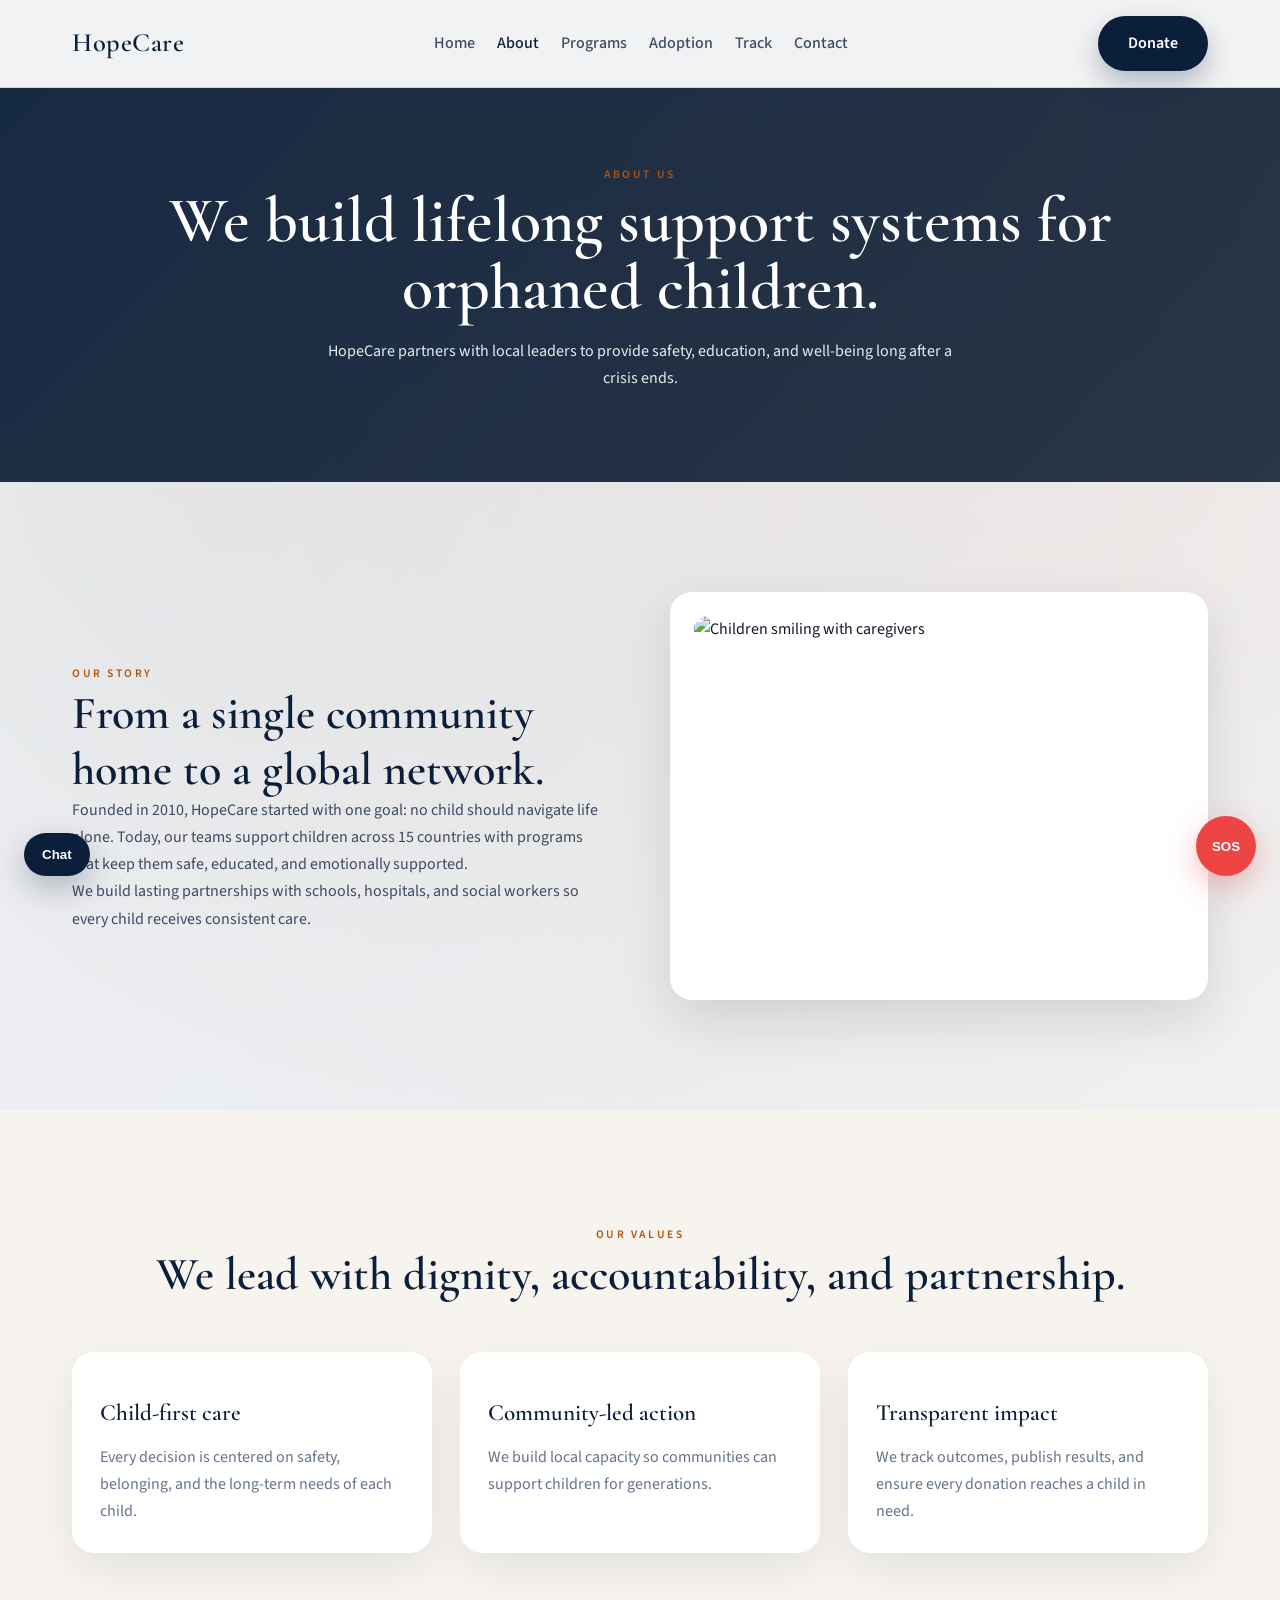
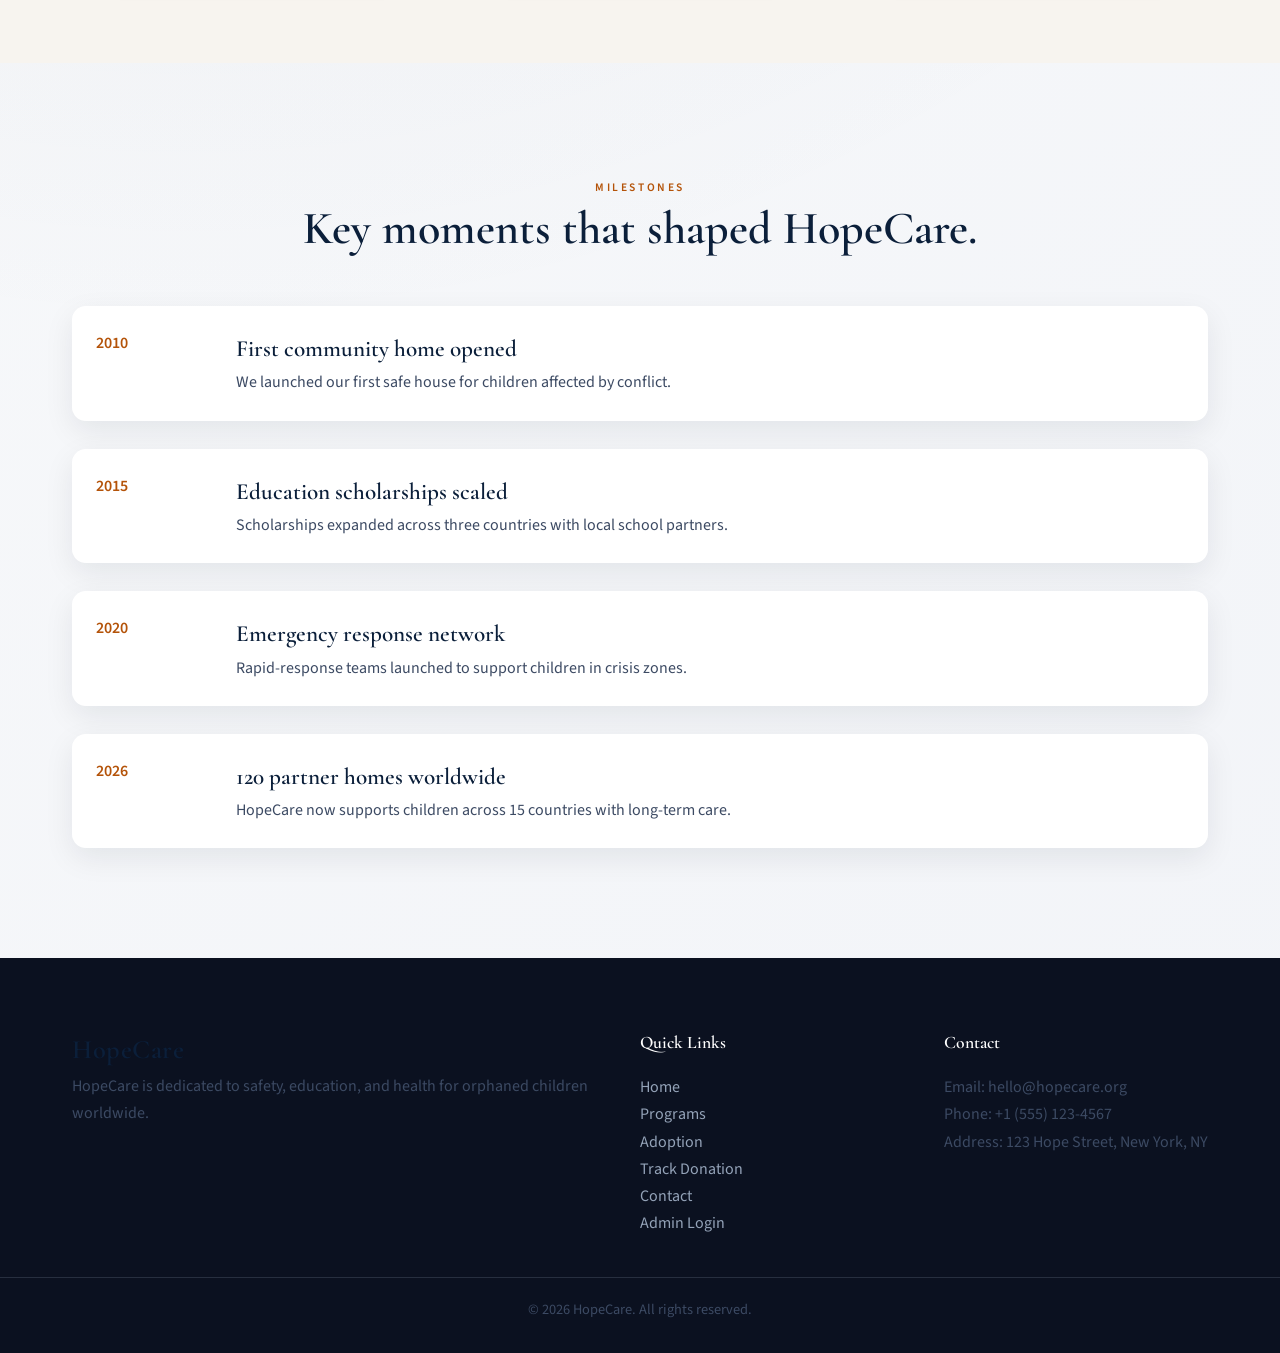
==== commit 95d881eb: "Add adoption support page and update related files - Created a new adoption.php file for submitting " ====
--- a/about.html
+++ b/about.html
@@ -8,7 +8,7 @@
     <link rel="stylesheet" href="css/style.css">
     <link rel="preconnect" href="https://fonts.googleapis.com">
     <link rel="preconnect" href="https://fonts.gstatic.com" crossorigin>
-    <link href="https://fonts.googleapis.com/css2?family=Playfair+Display:wght@400;600;700&family=Work+Sans:wght@300;400;500;600&display=swap" rel="stylesheet">
+    <link href="https://fonts.googleapis.com/css2?family=Cormorant+Garamond:wght@400;600;700&family=Source+Sans+3:wght@300;400;500;600&display=swap" rel="stylesheet">
 </head>
 <body>
     <header class="header">
@@ -19,6 +19,7 @@
                     <li><a href="index.html">Home</a></li>
                     <li><a class="active" href="about.html">About</a></li>
                     <li><a href="programs.html">Programs</a></li>
+                    <li><a href="adoption.php">Adoption</a></li>
                     <li><a href="donation-track.php">Track</a></li>
                     <li><a href="contact.php">Contact</a></li>
                 </ul>
@@ -124,8 +125,10 @@
                 <ul>
                     <li><a href="index.html">Home</a></li>
                     <li><a href="programs.html">Programs</a></li>
+                    <li><a href="adoption.php">Adoption</a></li>
                     <li><a href="donation-track.php">Track Donation</a></li>
                     <li><a href="contact.php">Contact</a></li>
+                    <li><a href="admin-login.php">Admin Login</a></li>
                 </ul>
             </div>
             <div>
--- a/css/style.css
+++ b/css/style.css
@@ -1,15 +1,17 @@
 :root {
-    --ink: #0f172a;
-    --ink-soft: #334155;
+    --navy: #0b1f3a;
+    --navy-dark: #081629;
+    --slate: #3c4a63;
     --muted: #64748b;
-    --primary: #0f766e;
-    --primary-dark: #0f5e59;
-    --accent: #f59e0b;
+    --ink: #111827;
+    --mist: #eef2f7;
+    --sand: #f7f4ef;
+    --accent: #b45309;
+    --accent-soft: rgba(180, 83, 9, 0.12);
+    --border: rgba(148, 163, 184, 0.35);
     --surface: #ffffff;
-    --surface-muted: #f8fafc;
-    --border: #e2e8f0;
-    --shadow: 0 18px 45px rgba(15, 23, 42, 0.12);
-    --radius-lg: 20px;
+    --shadow: 0 20px 50px rgba(15, 23, 42, 0.12);
+    --radius-lg: 22px;
     --radius-md: 14px;
     --transition: 0.25s ease;
 }
@@ -21,10 +23,13 @@
 }
 
 body {
-    font-family: "Work Sans", sans-serif;
+    font-family: "Source Sans 3", sans-serif;
     color: var(--ink);
-    background: radial-gradient(circle at top, #fef3c7 0%, #fff 40%, #f8fafc 100%);
-    line-height: 1.65;
+    background:
+        radial-gradient(circle at 15% 15%, rgba(11, 31, 58, 0.08), transparent 55%),
+        radial-gradient(circle at 80% 5%, rgba(180, 83, 9, 0.08), transparent 45%),
+        linear-gradient(135deg, #f9fafb 0%, #f2f4f8 100%);
+    line-height: 1.7;
 }
 
 a {
@@ -43,9 +48,9 @@
 
 .container {
     width: 100%;
-    max-width: 1160px;
+    max-width: 1180px;
     margin: 0 auto;
-    padding: 0 20px;
+    padding: 0 22px;
 }
 
 .section {
@@ -53,39 +58,39 @@
 }
 
 .section-muted {
-    background: var(--surface-muted);
+    background: var(--sand);
 }
 
 .eyebrow {
     text-transform: uppercase;
-    letter-spacing: 0.2em;
-    font-size: 0.75rem;
-    font-weight: 600;
-    color: var(--primary);
+    letter-spacing: 0.22em;
+    font-size: 0.72rem;
+    font-weight: 600;
+    color: var(--accent);
 }
 
 h1, h2, h3, h4 {
-    font-family: "Playfair Display", serif;
-    font-weight: 600;
-    color: var(--ink);
+    font-family: "Cormorant Garamond", serif;
+    font-weight: 600;
+    color: var(--navy);
 }
 
 h1 {
-    font-size: clamp(2.8rem, 5vw, 4.3rem);
+    font-size: clamp(2.6rem, 5vw, 4.1rem);
     line-height: 1.05;
 }
 
 h2 {
-    font-size: clamp(2rem, 3.4vw, 3rem);
+    font-size: clamp(2rem, 3.6vw, 3rem);
     line-height: 1.2;
 }
 
 h3 {
-    font-size: 1.5rem;
+    font-size: 1.45rem;
 }
 
 p {
-    color: var(--ink-soft);
+    color: var(--slate);
 }
 
 .btn {
@@ -101,36 +106,36 @@
 }
 
 .btn-primary {
-    background: var(--primary);
-    color: #fff;
-    box-shadow: 0 10px 25px rgba(15, 118, 110, 0.28);
+    background: var(--navy);
+    color: #fff;
+    box-shadow: 0 12px 28px rgba(11, 31, 58, 0.28);
 }
 
 .btn-primary:hover {
+    background: var(--navy-dark);
     transform: translateY(-2px);
-    background: var(--primary-dark);
 }
 
 .btn-outline {
-    border-color: var(--primary);
-    color: var(--primary);
+    border-color: var(--navy);
+    color: var(--navy);
     background: transparent;
 }
 
 .btn-outline:hover {
-    background: var(--primary);
+    background: var(--navy);
     color: #fff;
 }
 
 .btn-ghost {
     border-color: var(--border);
-    color: var(--ink);
+    color: var(--navy);
     background: #fff;
 }
 
 .btn-ghost:hover {
-    border-color: var(--primary);
-    color: var(--primary);
+    border-color: var(--navy);
+    color: var(--navy);
 }
 
 .header {
@@ -139,8 +144,8 @@
     left: 0;
     width: 100%;
     z-index: 1000;
-    background: rgba(255, 255, 255, 0.92);
-    border-bottom: 1px solid rgba(226, 232, 240, 0.6);
+    background: rgba(255, 255, 255, 0.94);
+    border-bottom: 1px solid var(--border);
     backdrop-filter: blur(12px);
 }
 
@@ -148,48 +153,48 @@
     display: flex;
     align-items: center;
     justify-content: space-between;
-    padding: 18px 20px;
+    padding: 16px 22px;
 }
 
 .logo {
-    font-family: "Playfair Display", serif;
-    font-size: 1.6rem;
-    font-weight: 600;
-    color: var(--ink);
+    font-family: "Cormorant Garamond", serif;
+    font-size: 1.65rem;
+    font-weight: 600;
+    color: var(--navy);
+    letter-spacing: 0.02em;
 }
 
 .nav-list {
     display: flex;
-    gap: 24px;
+    gap: 22px;
     align-items: center;
     font-weight: 500;
 }
 
 .nav-list a {
-    color: var(--ink-soft);
+    color: var(--slate);
     transition: var(--transition);
 }
 
 .nav-list a.active,
 .nav-list a:hover {
-    color: var(--primary);
+    color: var(--navy);
 }
 
 .hero {
-    padding: 160px 0 120px;
+    padding: 170px 0 120px;
     position: relative;
-    overflow: hidden;
 }
 
 .hero::before {
     content: "";
     position: absolute;
     top: -120px;
-    right: -120px;
-    width: 300px;
-    height: 300px;
+    right: -140px;
+    width: 320px;
+    height: 320px;
     border-radius: 50%;
-    background: rgba(15, 118, 110, 0.08);
+    background: rgba(11, 31, 58, 0.08);
 }
 
 .hero-grid {
@@ -202,7 +207,7 @@
 .hero-card {
     background: #fff;
     border-radius: var(--radius-lg);
-    padding: 26px;
+    padding: 24px;
     box-shadow: var(--shadow);
 }
 
@@ -232,7 +237,7 @@
 
 .impact-strip {
     margin-top: 60px;
-    background: var(--ink);
+    background: var(--navy);
     color: #fff;
     padding: 36px 30px;
     border-radius: var(--radius-lg);
@@ -310,14 +315,14 @@
     gap: 8px;
     padding: 6px 14px;
     border-radius: 999px;
-    background: rgba(15, 118, 110, 0.12);
-    color: var(--primary);
-    font-size: 0.85rem;
+    background: var(--accent-soft);
+    color: var(--accent);
+    font-size: 0.82rem;
     font-weight: 600;
 }
 
 .cta {
-    background: linear-gradient(120deg, rgba(15, 118, 110, 0.95), rgba(15, 23, 42, 0.92)),
+    background: linear-gradient(135deg, rgba(11, 31, 58, 0.95), rgba(8, 22, 41, 0.9)),
         url("https://images.unsplash.com/photo-1524504388940-b1c1722653e1?auto=format&fit=crop&w=1600&q=80") center/cover;
     color: #fff;
     text-align: center;
@@ -344,8 +349,8 @@
 }
 
 .page-hero {
-    padding: 150px 0 80px;
-    background: linear-gradient(120deg, rgba(15, 118, 110, 0.9), rgba(15, 23, 42, 0.88)),
+    padding: 160px 0 90px;
+    background: linear-gradient(135deg, rgba(11, 31, 58, 0.95), rgba(8, 22, 41, 0.85)),
         url("https://images.unsplash.com/photo-1488521787991-ed7bbaae773c?auto=format&fit=crop&w=1600&q=80") center/cover;
     color: #fff;
     text-align: center;
@@ -382,10 +387,11 @@
 
 .timeline-item span {
     font-weight: 600;
-    color: var(--primary);
-}
-
-.contact-grid {
+    color: var(--accent);
+}
+
+.contact-grid,
+.donation-grid {
     display: grid;
     grid-template-columns: repeat(auto-fit, minmax(280px, 1fr));
     gap: 32px;
@@ -396,7 +402,7 @@
     background: #fff;
     padding: 32px;
     border-radius: var(--radius-lg);
-    box-shadow: 0 18px 45px rgba(15, 23, 42, 0.1);
+    box-shadow: var(--shadow);
 }
 
 .form-group {
@@ -407,7 +413,7 @@
     display: block;
     margin-bottom: 8px;
     font-weight: 600;
-    color: var(--ink);
+    color: var(--navy);
 }
 
 input,
@@ -429,22 +435,15 @@
 .notice {
     padding: 14px 18px;
     border-radius: 12px;
-    background: rgba(245, 158, 11, 0.15);
+    background: rgba(180, 83, 9, 0.12);
     color: #92400e;
     margin-bottom: 18px;
     font-weight: 500;
 }
 
 .inline-link {
-    color: var(--primary);
-    font-weight: 600;
-}
-
-.donation-grid {
-    display: grid;
-    grid-template-columns: repeat(auto-fit, minmax(280px, 1fr));
-    gap: 32px;
-    align-items: start;
+    color: var(--accent);
+    font-weight: 600;
 }
 
 .stack-card {
@@ -453,8 +452,8 @@
 }
 
 .tracking-card {
-    background: rgba(255, 255, 255, 0.12);
-    border: 1px solid rgba(255, 255, 255, 0.4);
+    background: rgba(255, 255, 255, 0.16);
+    border: 1px solid rgba(255, 255, 255, 0.35);
     border-radius: var(--radius-lg);
     padding: 22px 24px;
     margin: 24px auto 0;
@@ -551,7 +550,7 @@
 .sos-modal {
     position: fixed;
     inset: 0;
-    background: rgba(15, 23, 42, 0.88);
+    background: rgba(8, 22, 41, 0.88);
     display: none;
     align-items: center;
     justify-content: center;
@@ -591,19 +590,18 @@
     margin-top: 20px;
 }
 
-/* Chatbot */
 .chat-toggle {
     position: fixed;
     bottom: 24px;
     left: 24px;
-    background: var(--ink);
+    background: var(--navy);
     color: #fff;
     border: none;
     padding: 14px 18px;
     border-radius: 999px;
     font-weight: 600;
     cursor: pointer;
-    box-shadow: 0 12px 30px rgba(15, 23, 42, 0.25);
+    box-shadow: 0 12px 30px rgba(11, 31, 58, 0.25);
     z-index: 2000;
 }
 
@@ -626,7 +624,7 @@
 }
 
 .chat-header {
-    background: var(--ink);
+    background: var(--navy);
     color: #fff;
     padding: 16px;
     display: flex;
@@ -636,7 +634,7 @@
 
 .chat-header h4 {
     font-size: 1.1rem;
-    font-family: "Work Sans", sans-serif;
+    font-family: "Source Sans 3", sans-serif;
     font-weight: 600;
 }
 
@@ -667,7 +665,7 @@
 
 .chat-message.user {
     align-self: flex-end;
-    background: var(--primary);
+    background: var(--navy);
     color: #fff;
 }
 
@@ -696,6 +694,91 @@
     padding: 10px 16px;
 }
 
+.admin-shell {
+    min-height: 100vh;
+    display: flex;
+    align-items: center;
+    justify-content: center;
+    padding: 60px 20px;
+    background: linear-gradient(135deg, rgba(11, 31, 58, 0.9), rgba(8, 22, 41, 0.92)),
+        url("https://images.unsplash.com/photo-1450101499163-c8848c66ca85?auto=format&fit=crop&w=1600&q=80") center/cover;
+}
+
+.admin-card {
+    background: #fff;
+    padding: 36px;
+    border-radius: var(--radius-lg);
+    max-width: 420px;
+    width: 100%;
+    box-shadow: var(--shadow);
+}
+
+.admin-header {
+    margin-bottom: 24px;
+}
+
+.admin-form .btn {
+    width: 100%;
+}
+
+.admin-panel {
+    width: min(1200px, 100%);
+    background: #fff;
+    border-radius: var(--radius-lg);
+    padding: 36px;
+    box-shadow: var(--shadow);
+}
+
+.admin-topbar {
+    display: flex;
+    align-items: center;
+    justify-content: space-between;
+    gap: 20px;
+    margin-bottom: 24px;
+}
+
+.admin-grid {
+    display: grid;
+    gap: 30px;
+}
+
+.admin-section h2 {
+    margin-bottom: 14px;
+}
+
+.admin-table {
+    display: grid;
+    gap: 12px;
+}
+
+.admin-row {
+    display: grid;
+    grid-template-columns: 1.1fr 1.3fr 1fr 1fr 1fr 0.7fr;
+    gap: 12px;
+    align-items: center;
+    background: #f8fafc;
+    padding: 14px;
+    border-radius: 12px;
+}
+
+.admin-head {
+    background: transparent;
+    font-weight: 600;
+    color: var(--navy);
+}
+
+.admin-row input,
+.admin-row select {
+    padding: 8px 10px;
+}
+
+.admin-empty {
+    padding: 18px;
+    border-radius: 12px;
+    background: #f8fafc;
+    color: var(--muted);
+}
+
 @keyframes pulse {
     0% { box-shadow: 0 0 0 0 rgba(239, 68, 68, 0.7); }
     70% { box-shadow: 0 0 0 16px rgba(239, 68, 68, 0); }
@@ -723,14 +806,14 @@
     100% { opacity: 1; transform: translateY(0); }
 }
 
-@media (max-width: 900px) {
+@media (max-width: 980px) {
     .header .container {
         flex-direction: column;
         gap: 16px;
     }
 
     .hero {
-        padding-top: 140px;
+        padding-top: 150px;
     }
 
     .program-card {
@@ -744,9 +827,13 @@
     .footer-grid {
         grid-template-columns: 1fr;
     }
-}
-
-@media (max-width: 600px) {
+
+    .admin-row {
+        grid-template-columns: 1fr;
+    }
+}
+
+@media (max-width: 640px) {
     .nav-list {
         flex-wrap: wrap;
         justify-content: center;
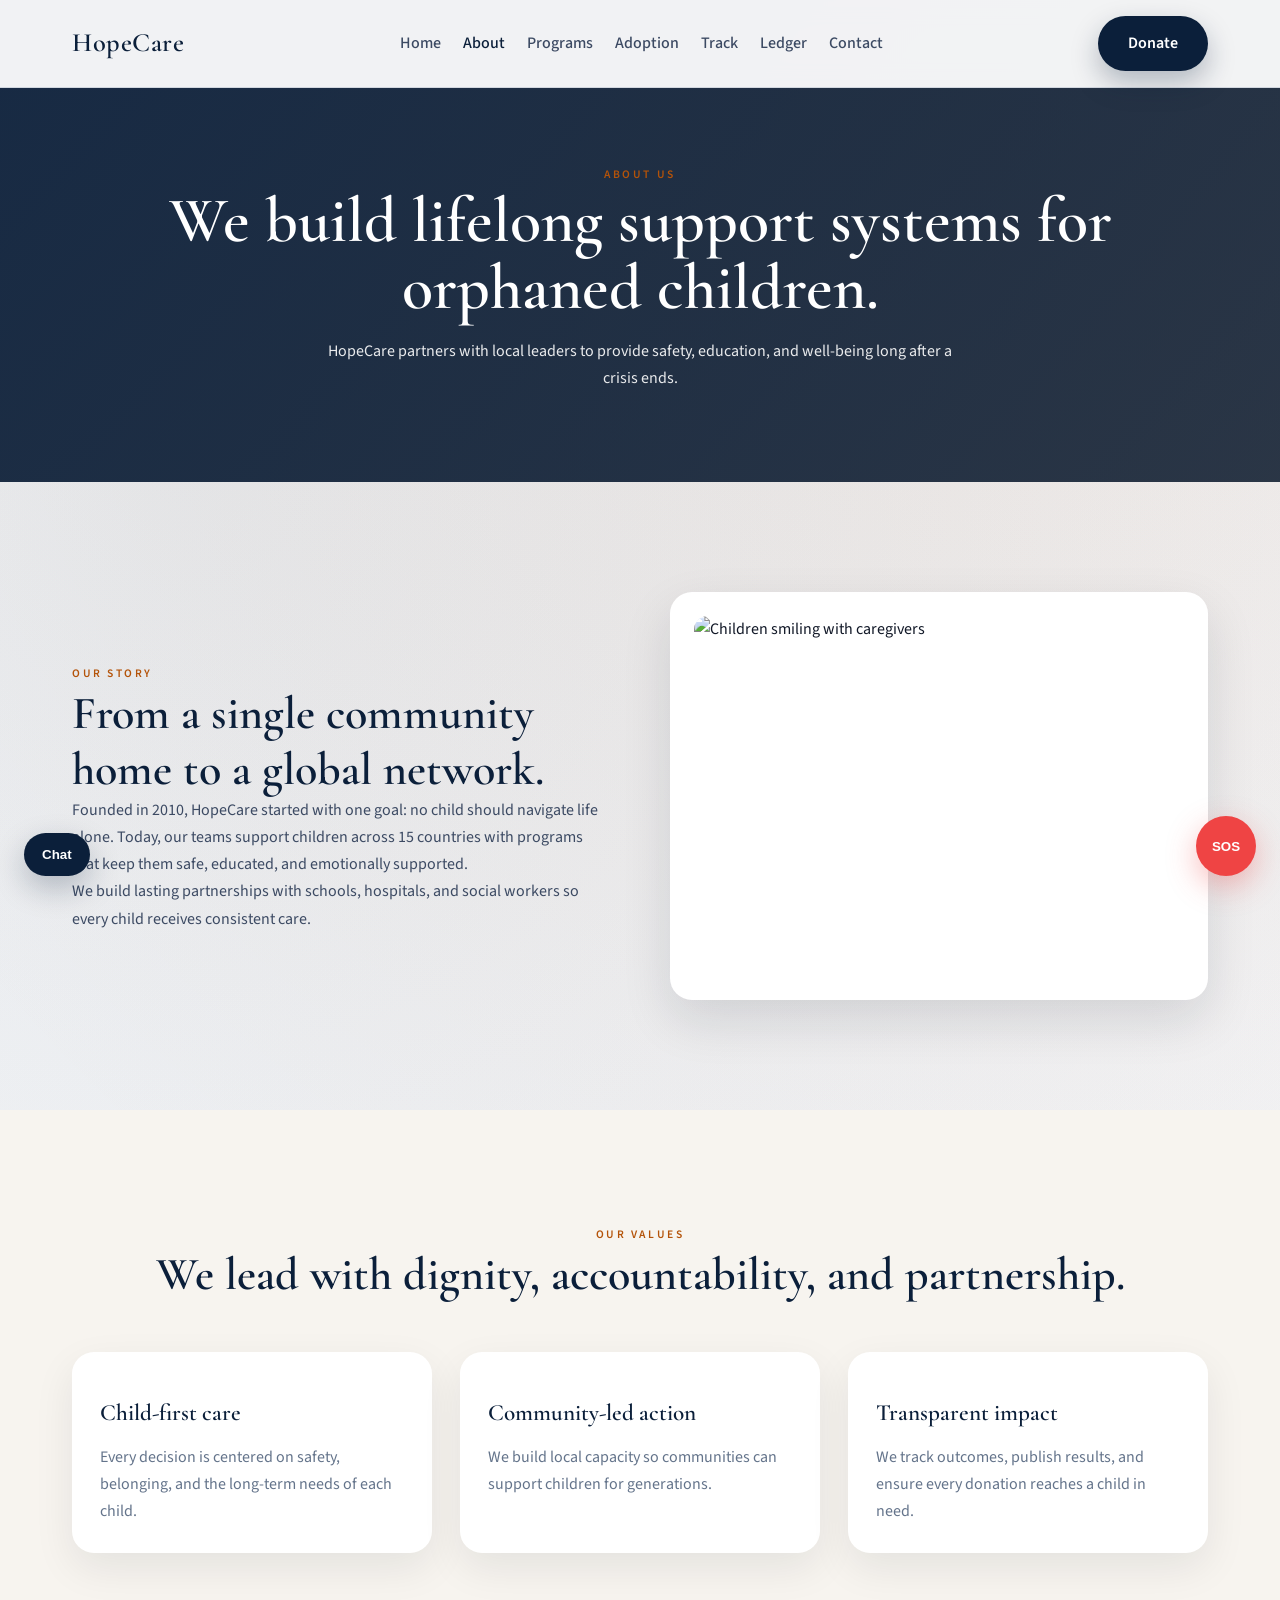
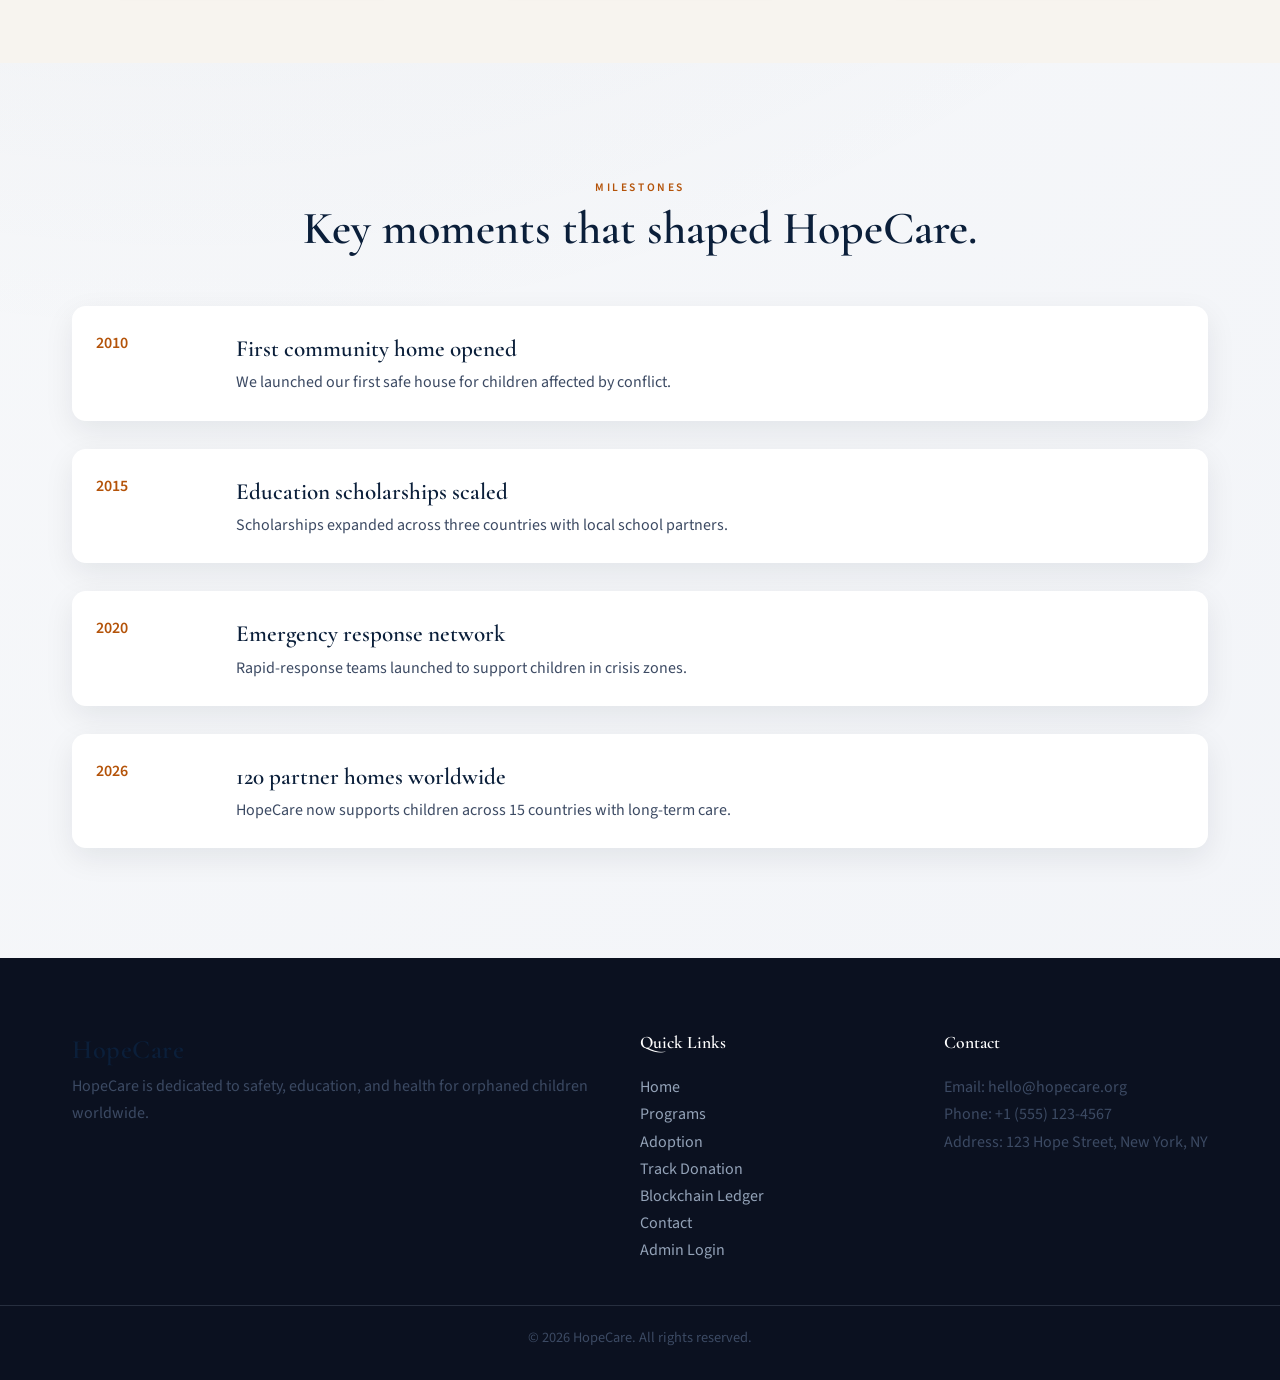
==== commit e711aae2: "The ledger implemented" ====
--- a/about.html
+++ b/about.html
@@ -21,6 +21,7 @@
                     <li><a href="programs.html">Programs</a></li>
                     <li><a href="adoption.php">Adoption</a></li>
                     <li><a href="donation-track.php">Track</a></li>
+                    <li><a href="blockchain-ledger.php">Ledger</a></li>
                     <li><a href="contact.php">Contact</a></li>
                 </ul>
             </nav>
@@ -127,6 +128,7 @@
                     <li><a href="programs.html">Programs</a></li>
                     <li><a href="adoption.php">Adoption</a></li>
                     <li><a href="donation-track.php">Track Donation</a></li>
+                    <li><a href="blockchain-ledger.php">Blockchain Ledger</a></li>
                     <li><a href="contact.php">Contact</a></li>
                     <li><a href="admin-login.php">Admin Login</a></li>
                 </ul>
--- a/css/style.css
+++ b/css/style.css
@@ -737,6 +737,12 @@
     margin-bottom: 24px;
 }
 
+.admin-actions {
+    display: flex;
+    gap: 12px;
+    flex-wrap: wrap;
+}
+
 .admin-grid {
     display: grid;
     gap: 30px;
@@ -779,6 +785,42 @@
     color: var(--muted);
 }
 
+.ledger-card {
+    background: #fff;
+    border-radius: var(--radius-lg);
+    padding: 28px;
+    box-shadow: var(--shadow);
+}
+
+.ledger-table {
+    display: grid;
+    gap: 10px;
+    margin-top: 20px;
+}
+
+.ledger-row {
+    display: grid;
+    grid-template-columns: 0.6fr 1.2fr 1fr 1fr 2.4fr;
+    gap: 12px;
+    align-items: center;
+    padding: 14px;
+    border-radius: 12px;
+    background: #f8fafc;
+}
+
+.ledger-head {
+    background: transparent;
+    font-weight: 600;
+    color: var(--navy);
+}
+
+.hash-cell {
+    font-family: "Source Sans 3", sans-serif;
+    font-size: 0.85rem;
+    word-break: break-all;
+    color: var(--slate);
+}
+
 @keyframes pulse {
     0% { box-shadow: 0 0 0 0 rgba(239, 68, 68, 0.7); }
     70% { box-shadow: 0 0 0 16px rgba(239, 68, 68, 0); }
